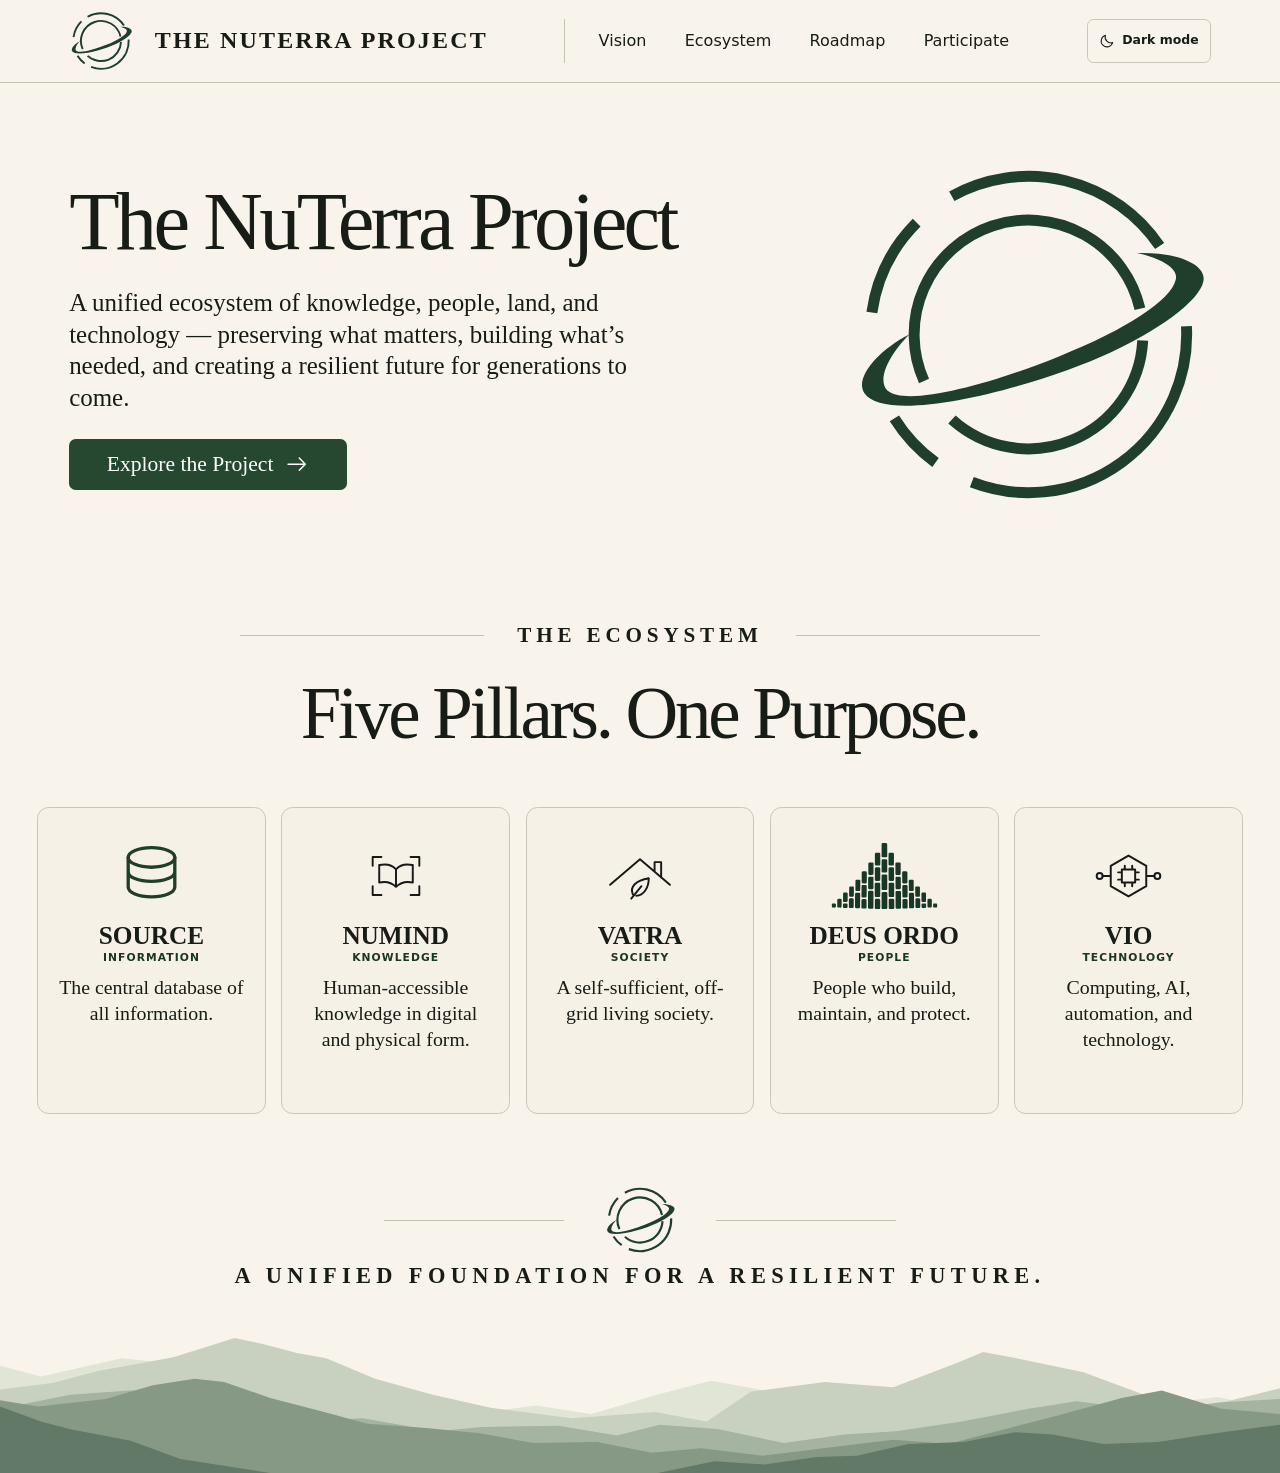
==== docs/index.html @ f27f2001 "Add NuTerra themes and connect the new pillar sites" ====
<!doctype html>
<html lang="en">
<head>
  <meta charset="utf-8">
  <meta name="viewport" content="width=device-width, initial-scale=1">
  <title>The NuTerra Project</title>
  <meta name="description" content="Explore five interconnected pillars for preserving human knowledge, advancing technology, and building resilient communities.">
  <meta name="theme-color" content="#f8f4eb">
  <link rel="canonical" href="https://deusordo.github.io/NuTerra/">
  <link rel="icon" href="./assets/favicon.svg" type="image/svg+xml">
  <link rel="icon" href="./assets/favicon-32.png" type="image/png" sizes="32x32">
  <meta property="og:type" content="website">
  <meta property="og:site_name" content="The NuTerra Project">
  <meta property="og:title" content="The NuTerra Project">
  <meta property="og:description" content="Explore five interconnected pillars for preserving human knowledge, advancing technology, and building resilient communities.">
  <meta property="og:url" content="https://deusordo.github.io/NuTerra/">
  <meta property="og:image" content="https://deusordo.github.io/NuTerra/assets/social.png">
  <meta property="og:image:width" content="1200">
  <meta property="og:image:height" content="630">
  <meta property="og:image:alt" content="The NuTerra Project with the forest green orbital planet mark">
  <meta name="twitter:card" content="summary_large_image">
  <meta name="twitter:title" content="The NuTerra Project">
  <meta name="twitter:description" content="Explore five interconnected pillars for preserving human knowledge, advancing technology, and building resilient communities.">
  <meta name="twitter:image" content="https://deusordo.github.io/NuTerra/assets/social.png">
  <script src="./theme.js"></script>
  <link rel="stylesheet" href="./styles.css?v=20261123theme">
</head>
<body>
  <a class="skip" href="#content">Skip to content</a>
  <header class="site-header">
    <div class="wrap header-inner">
      <a class="brand" href="./">
        <img src="./assets/nuterra-forest.svg" width="300" height="300" alt="">
        <span>The NuTerra Project</span>
      </a>
      <nav class="site-nav" aria-label="Main navigation">
        <a href="./project.html#vision">Vision</a>
        <a href="./#ecosystem">Ecosystem</a>
        <a href="./project.html#roadmap">Roadmap</a>
        <a href="./project.html#participate">Participate</a>
      </nav>
      <button class="theme-toggle" data-theme-toggle type="button" hidden>
          <svg class="theme-sun" viewBox="0 0 24 24" aria-hidden="true"><circle cx="12" cy="12" r="4"/><path d="M12 2v2m0 16v2M2 12h2m16 0h2M4.93 4.93l1.41 1.41m11.32 11.32 1.41 1.41m0-14.14-1.41 1.41M6.34 17.66l-1.41 1.41"/></svg>
          <svg class="theme-moon" viewBox="0 0 24 24" aria-hidden="true"><path d="M20.5 14.4A8.7 8.7 0 0 1 9.6 3.5 8.8 8.8 0 1 0 20.5 14.4Z"/></svg>
          <span data-theme-label>Theme</span>
        </button>
    </div>
  </header>
  <main id="content" tabindex="-1">
    <section class="wrap hero" aria-labelledby="hero-title">
      <div>
        <h1 id="hero-title">The NuTerra Project</h1>
        <p>A unified ecosystem of knowledge, people, land, and technology — preserving what matters, building what’s needed, and creating a resilient future for generations to come.</p>
        <a class="button" href="#ecosystem">Explore the Project <svg viewBox="0 0 24 24" aria-hidden="true"><path d="M3 12h17m-6-6 6 6-6 6"/></svg></a>
      </div>
      <img class="hero-mark" src="./assets/nuterra-forest.svg" alt="" width="300" height="300">
    </section>
    <section class="ecosystem" id="ecosystem" aria-labelledby="ecosystem-title">
      <p class="eyeline">The Ecosystem</p>
      <h2 id="ecosystem-title">Five Pillars. One Purpose.</h2>
      <ul class="pillars">
        <li>
          <a class="pillar" href="./ecosystem.html#source">
            <img src="./assets/source.svg" width="64" height="64" alt="">
            <h3>SOURCE</h3>
            <span class="pillar-type">Information</span>
            <p>The central database of all information.</p>
          </a>
        </li>
        <li>
          <a class="pillar" href="./ecosystem.html#numind">
            <img src="./assets/numind.svg" width="64" height="64" alt="">
            <h3>NuMind</h3>
            <span class="pillar-type">Knowledge</span>
            <p>Human-accessible knowledge in digital and physical form.</p>
          </a>
        </li>
        <li>
          <a class="pillar" href="./ecosystem.html#vatra">
            <img src="./assets/vatra.svg" width="64" height="64" alt="">
            <h3>VATRA</h3>
            <span class="pillar-type">Society</span>
            <p>A self-sufficient, off-grid living society.</p>
          </a>
        </li>
        <li>
          <a class="pillar" href="./ecosystem.html#deus-ordo">
            <span class="ordo" aria-hidden="true"></span>
            <h3>Deus Ordo</h3>
            <span class="pillar-type">People</span>
            <p>People who build, maintain, and protect.</p>
          </a>
        </li>
        <li>
          <a class="pillar" href="./ecosystem.html#vio">
            <img src="./assets/vio.svg" width="64" height="64" alt="">
            <h3>VIO</h3>
            <span class="pillar-type">Technology</span>
            <p>Computing, AI, automation, and technology.</p>
          </a>
        </li>
      </ul>
    </section>
  </main>
  <footer class="site-footer">
    <div class="footer-symbol"><img src="./assets/nuterra-forest.svg" width="300" height="300" alt=""></div>
    <p class="footer-motto">A unified foundation for a resilient future.</p>
    <img class="ridges" src="./assets/ridges.svg" width="1440" height="154" alt="">
  </footer>
</body>
</html>
---- docs/styles.css ----
:root {
  color-scheme: light;
  --paper: #f8f4eb;
  --ink: #181c17;
  --muted: #454a41;
  --forest: #264730;
  --forest-deep: #193725;
  --line: #c1c4b5;
  --border: #ccc6b8;
  --card: #f6f1e7;
  --wash: #edf0e4;
  --serif: Georgia, 'Times New Roman', serif;
  --sans: system-ui, -apple-system, BlinkMacSystemFont, sans-serif;
  --content: 76rem;
  --gap: clamp(1.05rem, 5.4vw, 5rem);
  background: var(--paper);
  color: var(--ink);
  font: 1rem/1.6 var(--sans);
}
*, *::before, *::after { box-sizing: border-box; }
body { margin: 0; min-width: 0; }
img { display: block; max-width: 100%; height: auto; }
a { color: var(--forest-deep); text-underline-offset: .23em; }
a:focus-visible { outline: 3px solid var(--forest-deep); outline-offset: 4px; }
p { margin: 0; }
h1, h2, h3 { font-family: var(--serif); font-weight: 500; line-height: 1.12; margin: 0; }
h1, h2 { letter-spacing: -.045em; }
[id] { scroll-margin-block-start: 1.25rem; }
.wrap { width: min(calc(100% - var(--gap) * 2), var(--content)); margin-inline: auto; }
.skip { position: absolute; z-index: 2; inset: .7rem auto auto .7rem; padding: .65rem 1rem; background: var(--paper); transform: translateY(-170%); }
.skip:focus { transform: translateY(0); }

.site-header { border-bottom: 1px solid var(--line); }
.header-inner { display: flex; align-items: center; justify-content: space-between; gap: 1.4rem; min-height: 5.1rem; }
.brand { display: inline-flex; align-items: center; gap: clamp(.55rem, 2.1vw, 1.35rem); line-height: 1.25; color: var(--ink); text-decoration: none; }
.brand img { width: clamp(2.65rem, 6.2vw, 4rem); flex: none; }
.brand span { font: 600 clamp(.85rem, 2.16vw, 1.5rem)/1.24 var(--serif); letter-spacing: .09em; text-transform: uppercase; }
.site-nav { display: flex; align-items: center; gap: clamp(.45rem, 2.7vw, 2.25rem); border-inline-start: 1px solid var(--line); padding-inline-start: clamp(.7rem, 2.5vw, 2.8rem); }
.site-nav a { white-space: nowrap; display: inline-flex; align-items: center; min-height: 2.75rem; padding-inline: .12rem; color: var(--ink); font-size: clamp(.86rem, 1.6vw, 1rem); font-weight: 500; text-decoration: none; }
.site-nav a:hover, .site-nav a[aria-current] { text-decoration: underline; }

.hero { display: grid; grid-template-columns: minmax(0, 1fr) minmax(0, 32%); align-items: center; gap: clamp(1.1rem, 3.5vw, 3.75rem); padding-block-start: clamp(3.2rem, 5.4vw, 5.5rem); }
.hero h1 { font-size: clamp(2.55rem, 6.45vw, 5.45rem); line-height: 1.02; margin: 0 0 .28em; }
.hero p { max-width: 36rem; font: clamp(1.13rem, 2.35vw, 1.56rem)/1.28 var(--serif); }
.hero-mark { width: min(100%, 25.5rem); margin-inline: auto; }
.button { display: inline-flex; align-items: center; justify-content: center; gap: .75rem; min-height: 3.15rem; margin-top: 1.55rem; padding: .65rem clamp(.95rem, 3.55vw, 2.35rem); border-radius: .42rem; background: var(--forest); color: white; font: clamp(1rem, 2.2vw, 1.35rem)/1.25 var(--serif); text-decoration: none; }
.button:hover { background: var(--forest-deep); }
.button svg, .text-link svg { width: 1.13em; height: 1.13em; flex: none; fill: none; stroke: currentColor; stroke-width: 1.45; stroke-linecap: round; stroke-linejoin: round; }

.ecosystem { width: min(calc(100% - clamp(2rem, 5.8vw, 6rem)), 80rem); margin: clamp(4.1rem, 8.3vw, 8rem) auto 0; }
.eyeline { display: flex; align-items: center; gap: clamp(.9rem, 3vw, 2.1rem); width: min(100%, 50rem); margin-inline: auto; color: var(--ink); font: 600 clamp(.82rem, 2vw, 1.32rem)/1.15 var(--serif); letter-spacing: .23em; text-transform: uppercase; text-align: center; }
.eyeline::before, .eyeline::after { content: ""; height: 1px; background: var(--line); flex: 1; }
.ecosystem h2 { margin: .35em 0 clamp(1.45rem, 4.55vw, 3.25rem); font-size: clamp(2.15rem, 5.7vw, 4.7rem); text-align: center; }
.pillars { list-style: none; display: grid; grid-template-columns: repeat(5, minmax(0, 1fr)); grid-auto-rows: 1fr; gap: clamp(.65rem, 1.22vw, 1rem); margin: 0; padding: 0; }
.pillars li { display: flex; min-width: 0; }
.pillar { width: 100%; min-height: clamp(13.75rem, 29.2vw, 19.2rem); padding: clamp(1.05rem, 2.6vw, 2.1rem) clamp(.55rem, 1.26vw, 1.2rem); display: flex; flex-direction: column; align-items: center; gap: .57rem; text-align: center; color: var(--ink); text-decoration: none; border: 1px solid var(--border); border-radius: .72rem; background: var(--card); }
.pillar:hover { border-color: var(--forest); background: var(--wash); }
.pillar :is(img, .ordo) { width: clamp(2.7rem, 6.9vw, 4.4rem); height: clamp(2.7rem, 6.9vw, 4.4rem); object-fit: contain; }
.pillar .ordo { width: clamp(4.35rem, 11.25vw, 7.6rem); background: var(--forest-deep); mask: url("./assets/deus-ordo-mark.svg") center / contain no-repeat; }
.pillar h3 { font-size: clamp(1rem, 2.17vw, 1.58rem); font-weight: 600; text-transform: uppercase; }
.pillar-type { margin-top: -.42rem; color: var(--forest-deep); font-size: .67rem; line-height: 1.25; font-weight: 650; letter-spacing: .1em; text-transform: uppercase; }
.pillar p { font: clamp(.92rem, 1.84vw, 1.24rem)/1.32 var(--serif); }

.site-footer { margin-top: clamp(2.75rem, 5.5vw, 5rem); text-align: center; }
.footer-symbol { display: flex; align-items: center; justify-content: center; gap: clamp(1rem, 4.3vw, 2.5rem); width: min(calc(100% - 2rem), 32rem); margin-inline: auto; }
.footer-symbol::before, .footer-symbol::after { content: ""; height: 1px; background: var(--line); flex: 1; }
.footer-symbol img { width: clamp(3.2rem, 6.6vw, 4.5rem); }
.footer-motto { margin: .25rem auto .4rem; padding-inline: 1rem; font: 600 clamp(.8rem, 2vw, 1.4rem)/1.45 var(--serif); letter-spacing: clamp(.12em, .42vw, .3em); text-transform: uppercase; }
.ridges { width: 100%; height: clamp(4.25rem, 14.5vw, 10.3rem); margin-top: clamp(.5rem, 1.2vw, 1.5rem); }

.detail { width: min(calc(100% - var(--gap) * 2), 57rem); margin: clamp(2.75rem, 6.7vw, 5rem) auto 0; }
.detail h1 { font-size: clamp(2.6rem, 6.2vw, 5.15rem); margin-bottom: .35em; }
.detail h2 { font-size: clamp(1.8rem, 3.8vw, 3rem); margin-bottom: .5rem; }
.detail p, .detail li { color: var(--muted); }
.detail p + p { margin-block-start: .7rem; }
.detail .lead { max-width: 46rem; font: clamp(1.2rem, 2.4vw, 1.55rem)/1.38 var(--serif); }
.detail section { border-top: 1px solid var(--line); margin-top: clamp(1.9rem, 4vw, 3rem); padding-top: clamp(1.6rem, 3vw, 2.45rem); }
.detail ul, .detail ol { padding-inline-start: 1.35em; margin-block: .65rem 0; }
.detail li + li { margin-block-start: .3rem; }
.detail .jump-links { padding: 0; list-style: none; display: flex; gap: .32rem 1rem; flex-wrap: wrap; margin: 1.25rem 0 0; }
.jump-links li + li { margin: 0; }
.jump-links a, .text-link { display: inline-flex; align-items: center; min-height: 2.75rem; gap: .45em; font-weight: 600; }
.text-link { margin-top: .4rem; }
.vision-message { font: clamp(1.65rem, 3.25vw, 2.65rem)/1.23 var(--serif); }
.detail .vision-message { color: var(--ink); }
.pillar-heading { display: flex; align-items: center; gap: 1rem; }
.pillar-heading img { width: 2.8rem; height: 2.8rem; object-fit: contain; }
.pillar-heading h2 { margin: 0; }
.pillar-heading + p { margin-top: .6rem; }
.status { display: inline-block; margin-block: .55rem .2rem; color: var(--forest-deep); font-size: .82rem; font-weight: 700; }
.phase + .phase { margin-top: 1.35rem; }

@media (max-width: 830px) {
  .header-inner { gap: .65rem; }
  .site-nav { gap: 1.2rem; padding-inline-start: .65rem; }
  .pillars { grid-template-columns: repeat(3, minmax(0, 1fr)); }
}
@media (max-width: 650px) {
  .header-inner { flex-wrap: wrap; justify-content: flex-start; padding-top: .65rem; }
  .brand span { font-size: 1rem; }
  .site-nav { border: 0; padding: 0; width: 100%; justify-content: space-between; gap: .35rem; }
  .hero { grid-template-columns: minmax(0, 1fr); gap: 1.9rem; padding-top: 2.35rem; }
  .hero-mark { width: min(57%, 14.2rem); margin-inline: auto; }
  .ecosystem { margin-top: 2.75rem; }
  .pillars { grid-template-columns: repeat(2, minmax(0, 1fr)); }
  .pillar { min-height: 11.5rem; }
}
@media (prefers-reduced-motion: no-preference) {
  .button, .pillar { transition: background-color .14s ease, border-color .14s ease; }
}

/* The light palette keeps NuTerra's ivory paper and forest accents. */
:root { --button-label: #fff; --theme-outline: var(--border); --theme-hover: var(--wash); }
:root[data-theme="dark"] {
  color-scheme: dark;
  --paper: #151713;
  --ink: #f2f2e9;
  --muted: #c0c4b6;
  --forest: #b2c9ae;
  --forest-deep: #d2e3cc;
  --line: #60665b;
  --border: #646b5e;
  --card: #1c1f1a;
  --wash: #282f26;
  --button-label: #131813;
}
:root[data-theme="dark"] :is(.brand img, .hero-mark, .footer-symbol img, .pillar img, .pillar-heading img) { filter: brightness(0) invert(1); }
:root[data-theme="dark"] .ridges { opacity: .4; }
.button { color: var(--button-label); }
@media (max-width: 650px) {
  .header-inner {
    display: grid;
    grid-template-columns: minmax(0, 1fr) auto;
    grid-template-areas: "brand theme" "nav nav";
    gap: .25rem .65rem;
  }
  .brand { grid-area: brand; min-width: 0; }
  .brand span { font-size: clamp(.74rem, 2.65vw, 1rem); }
  .site-nav { grid-area: nav; }
  .header-inner > .theme-toggle { grid-area: theme; }
}

.theme-toggle {
  display: inline-flex;
  align-items: center;
  justify-content: center;
  gap: .45rem;
  flex: none;
  min-height: 2.75rem;
  padding: .35rem .7rem;
  border: 1px solid var(--theme-outline);
  border-radius: .4rem;
  color: inherit;
  background: transparent;
  font: 600 .78rem/1.2 system-ui, sans-serif;
  white-space: nowrap;
  cursor: pointer;
}
.theme-toggle[hidden], .theme-sun, :root[data-theme="dark"] .theme-moon { display: none; }
:root[data-theme="dark"] .theme-sun { display: block; }
.theme-toggle svg { width: 1rem; height: 1rem; fill: none; stroke: currentColor; stroke-width: 1.55; stroke-linecap: round; stroke-linejoin: round; }
.theme-toggle:hover { background: var(--theme-hover); }
.theme-toggle:focus-visible { outline: 2px solid currentColor; outline-offset: 3px; }
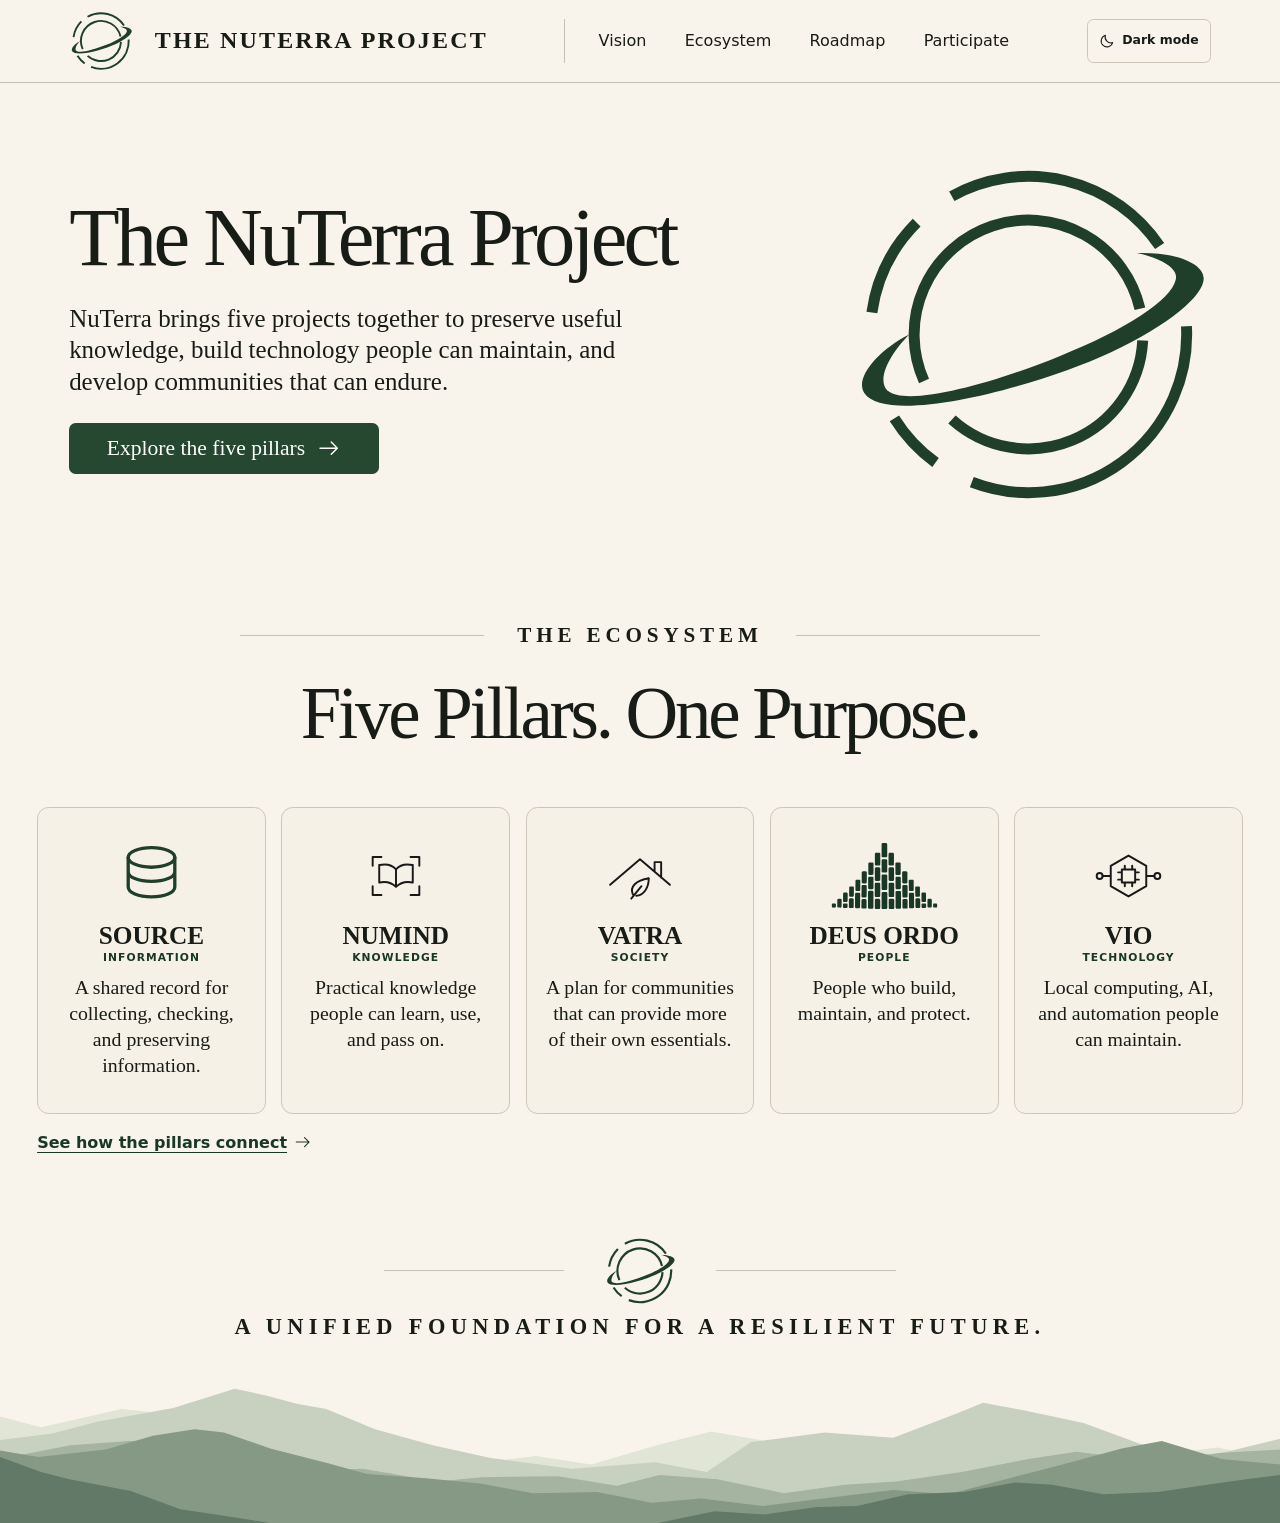
==== commit e243f78a: "Clarify the NuTerra story and link directly to the pillars" ====
--- a/docs/index.html
+++ b/docs/index.html
@@ -4,7 +4,7 @@
   <meta charset="utf-8">
   <meta name="viewport" content="width=device-width, initial-scale=1">
   <title>The NuTerra Project</title>
-  <meta name="description" content="Explore five interconnected pillars for preserving human knowledge, advancing technology, and building resilient communities.">
+  <meta name="description" content="Meet the five projects working to preserve useful knowledge, develop practical technology, and build resilient communities.">
   <meta name="theme-color" content="#f8f4eb">
   <link rel="canonical" href="https://deusordo.github.io/NuTerra/">
   <link rel="icon" href="./assets/favicon.svg" type="image/svg+xml">
@@ -12,7 +12,7 @@
   <meta property="og:type" content="website">
   <meta property="og:site_name" content="The NuTerra Project">
   <meta property="og:title" content="The NuTerra Project">
-  <meta property="og:description" content="Explore five interconnected pillars for preserving human knowledge, advancing technology, and building resilient communities.">
+  <meta property="og:description" content="Meet the five projects working to preserve useful knowledge, develop practical technology, and build resilient communities.">
   <meta property="og:url" content="https://deusordo.github.io/NuTerra/">
   <meta property="og:image" content="https://deusordo.github.io/NuTerra/assets/social.png">
   <meta property="og:image:width" content="1200">
@@ -20,10 +20,10 @@
   <meta property="og:image:alt" content="The NuTerra Project with the forest green orbital planet mark">
   <meta name="twitter:card" content="summary_large_image">
   <meta name="twitter:title" content="The NuTerra Project">
-  <meta name="twitter:description" content="Explore five interconnected pillars for preserving human knowledge, advancing technology, and building resilient communities.">
+  <meta name="twitter:description" content="Meet the five projects working to preserve useful knowledge, develop practical technology, and build resilient communities.">
   <meta name="twitter:image" content="https://deusordo.github.io/NuTerra/assets/social.png">
   <script src="./theme.js"></script>
-  <link rel="stylesheet" href="./styles.css?v=20261123theme">
+  <link rel="stylesheet" href="./styles.css?v=20261123editorial">
 </head>
 <body>
   <a class="skip" href="#content">Skip to content</a>
@@ -50,8 +50,8 @@
     <section class="wrap hero" aria-labelledby="hero-title">
       <div>
         <h1 id="hero-title">The NuTerra Project</h1>
-        <p>A unified ecosystem of knowledge, people, land, and technology — preserving what matters, building what’s needed, and creating a resilient future for generations to come.</p>
-        <a class="button" href="#ecosystem">Explore the Project <svg viewBox="0 0 24 24" aria-hidden="true"><path d="M3 12h17m-6-6 6 6-6 6"/></svg></a>
+        <p>NuTerra brings five projects together to preserve useful knowledge, build technology people can maintain, and develop communities that can endure.</p>
+        <a class="button" href="#ecosystem">Explore the five pillars <svg viewBox="0 0 24 24" aria-hidden="true"><path d="M3 12h17m-6-6 6 6-6 6"/></svg></a>
       </div>
       <img class="hero-mark" src="./assets/nuterra-forest.svg" alt="" width="300" height="300">
     </section>
@@ -64,42 +64,43 @@
             <img src="./assets/source.svg" width="64" height="64" alt="">
             <h3>SOURCE</h3>
             <span class="pillar-type">Information</span>
-            <p>The central database of all information.</p>
+            <p>A shared record for collecting, checking, and preserving information.</p>
           </a>
         </li>
         <li>
-          <a class="pillar" href="./ecosystem.html#numind">
+          <a class="pillar" href="../Numind/">
             <img src="./assets/numind.svg" width="64" height="64" alt="">
             <h3>NuMind</h3>
             <span class="pillar-type">Knowledge</span>
-            <p>Human-accessible knowledge in digital and physical form.</p>
+            <p>Practical knowledge people can learn, use, and pass on.</p>
           </a>
         </li>
         <li>
-          <a class="pillar" href="./ecosystem.html#vatra">
+          <a class="pillar" href="../Vatra/">
             <img src="./assets/vatra.svg" width="64" height="64" alt="">
             <h3>VATRA</h3>
             <span class="pillar-type">Society</span>
-            <p>A self-sufficient, off-grid living society.</p>
+            <p>A plan for communities that can provide more of their own essentials.</p>
           </a>
         </li>
         <li>
-          <a class="pillar" href="./ecosystem.html#deus-ordo">
+          <a class="pillar" href="../men/">
             <span class="ordo" aria-hidden="true"></span>
-            <h3>Deus Ordo</h3>
+            <h3>DEUS ORDO</h3>
             <span class="pillar-type">People</span>
             <p>People who build, maintain, and protect.</p>
           </a>
         </li>
         <li>
-          <a class="pillar" href="./ecosystem.html#vio">
+          <a class="pillar" href="../VIO/">
             <img src="./assets/vio.svg" width="64" height="64" alt="">
             <h3>VIO</h3>
             <span class="pillar-type">Technology</span>
-            <p>Computing, AI, automation, and technology.</p>
+            <p>Local computing, AI, and automation people can maintain.</p>
           </a>
         </li>
       </ul>
+      <a class="text-link ecosystem-overview" href="./ecosystem.html">See how the pillars connect <svg viewBox="0 0 24 24" aria-hidden="true"><path d="M3 12h17m-6-6 6 6-6 6"/></svg></a>
     </section>
   </main>
   <footer class="site-footer">
--- a/docs/styles.css
+++ b/docs/styles.css
@@ -60,6 +60,7 @@
 .pillar h3 { font-size: clamp(1rem, 2.17vw, 1.58rem); font-weight: 600; text-transform: uppercase; }
 .pillar-type { margin-top: -.42rem; color: var(--forest-deep); font-size: .67rem; line-height: 1.25; font-weight: 650; letter-spacing: .1em; text-transform: uppercase; }
 .pillar p { font: clamp(.92rem, 1.84vw, 1.24rem)/1.32 var(--serif); }
+.ecosystem-overview { display: flex; width: fit-content; margin: .8rem auto 0; text-align: center; }
 
 .site-footer { margin-top: clamp(2.75rem, 5.5vw, 5rem); text-align: center; }
 .footer-symbol { display: flex; align-items: center; justify-content: center; gap: clamp(1rem, 4.3vw, 2.5rem); width: min(calc(100% - 2rem), 32rem); margin-inline: auto; }
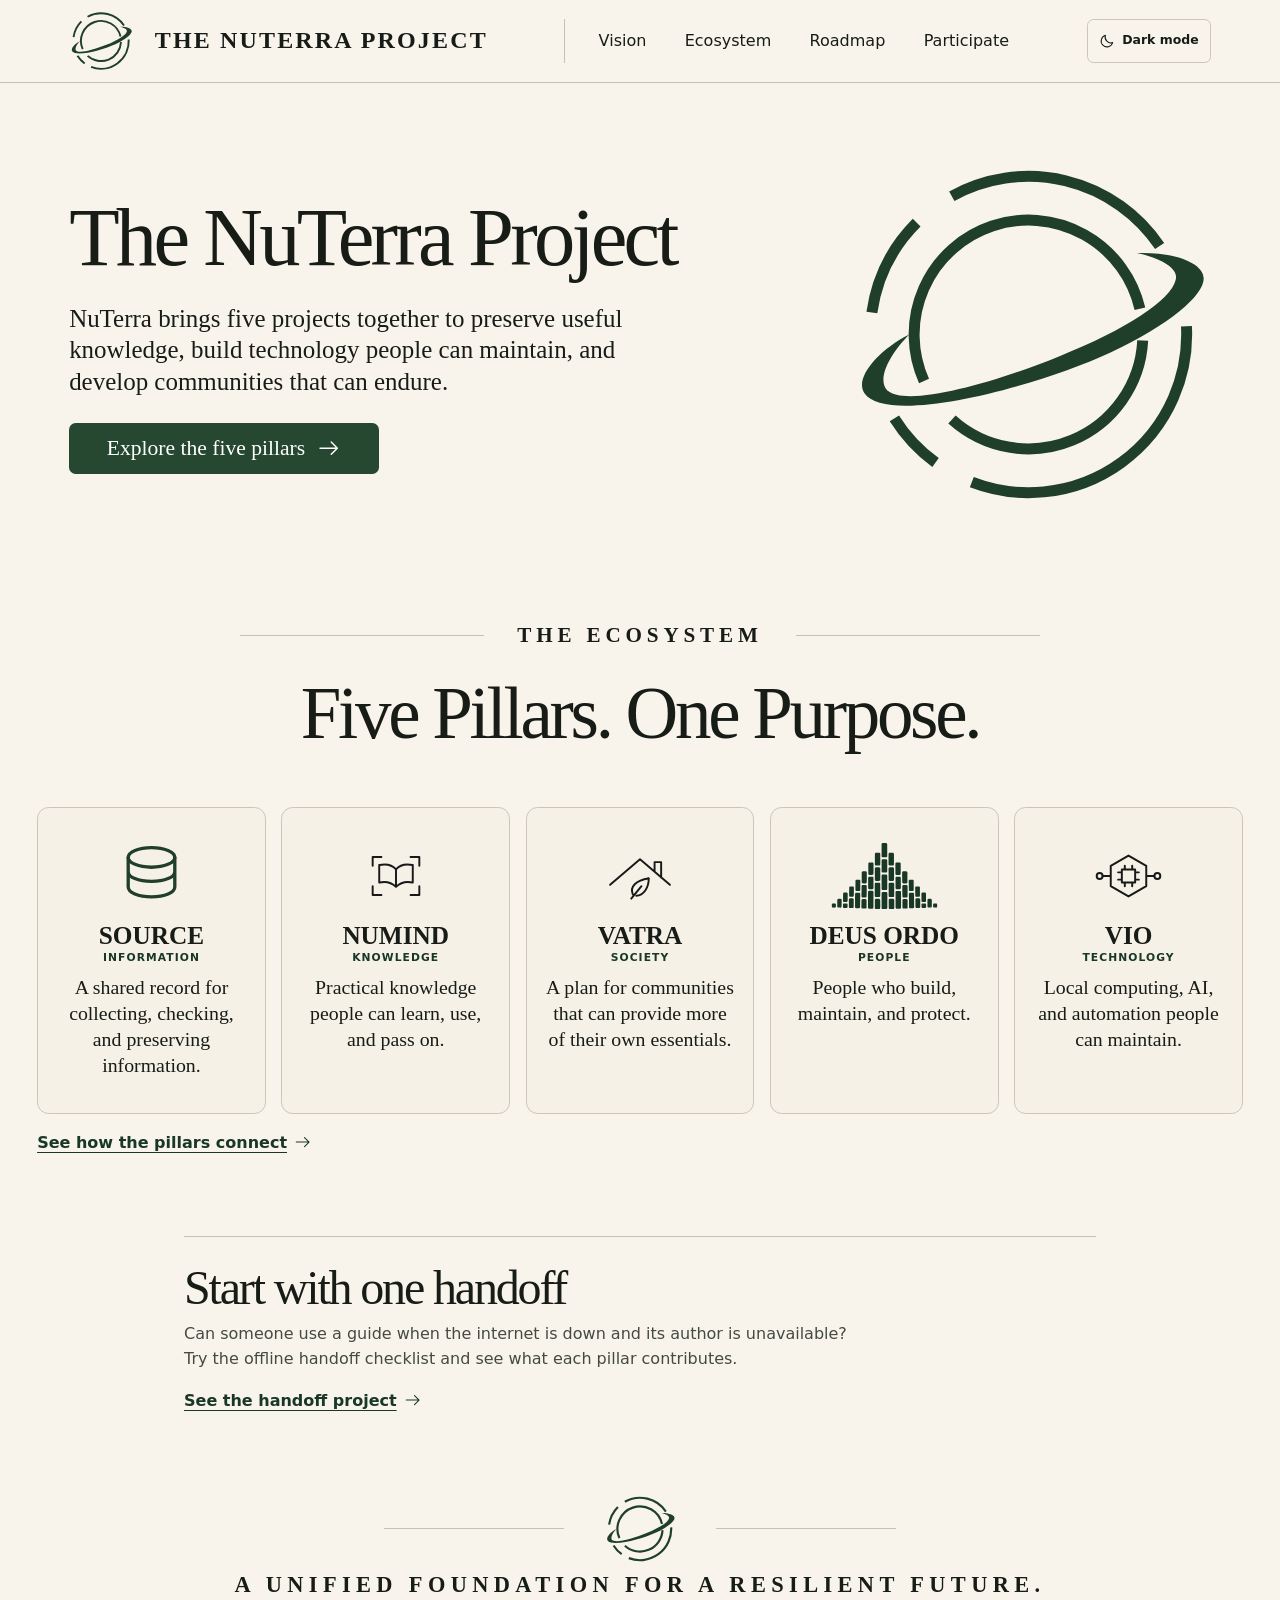
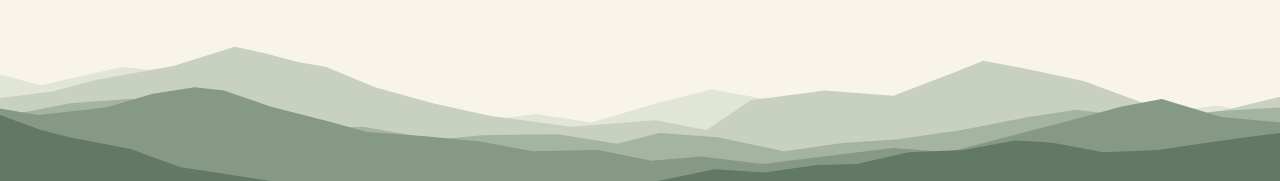
==== commit acf31da1: "Publish the offline handoff project and SOURCE evidence examples" ====
--- a/docs/index.html
+++ b/docs/index.html
@@ -23,7 +23,7 @@
   <meta name="twitter:description" content="Meet the five projects working to preserve useful knowledge, develop practical technology, and build resilient communities.">
   <meta name="twitter:image" content="https://deusordo.github.io/NuTerra/assets/social.png">
   <script src="./theme.js"></script>
-  <link rel="stylesheet" href="./styles.css?v=20261123editorial">
+  <link rel="stylesheet" href="./styles.css?v=20261123projects">
 </head>
 <body>
   <a class="skip" href="#content">Skip to content</a>
@@ -60,7 +60,7 @@
       <h2 id="ecosystem-title">Five Pillars. One Purpose.</h2>
       <ul class="pillars">
         <li>
-          <a class="pillar" href="./ecosystem.html#source">
+          <a class="pillar" href="./source.html">
             <img src="./assets/source.svg" width="64" height="64" alt="">
             <h3>SOURCE</h3>
             <span class="pillar-type">Information</span>
@@ -102,6 +102,11 @@
       </ul>
       <a class="text-link ecosystem-overview" href="./ecosystem.html">See how the pillars connect <svg viewBox="0 0 24 24" aria-hidden="true"><path d="M3 12h17m-6-6 6 6-6 6"/></svg></a>
     </section>
+    <section class="wrap home-project" aria-labelledby="home-project-title">
+      <h2 id="home-project-title">Start with one handoff</h2>
+      <p>Can someone use a guide when the internet is down and its author is unavailable? Try the offline handoff checklist and see what each pillar contributes.</p>
+      <a class="text-link" href="./project.html#project">See the handoff project <svg viewBox="0 0 24 24" aria-hidden="true"><path d="M3 12h17m-6-6 6 6-6 6"/></svg></a>
+    </section>
   </main>
   <footer class="site-footer">
     <div class="footer-symbol"><img src="./assets/nuterra-forest.svg" width="300" height="300" alt=""></div>
--- a/docs/styles.css
+++ b/docs/styles.css
@@ -90,6 +90,18 @@
 .pillar-heading + p { margin-top: .6rem; }
 .status { display: inline-block; margin-block: .55rem .2rem; color: var(--forest-deep); font-size: .82rem; font-weight: 700; }
 .phase + .phase { margin-top: 1.35rem; }
+.home-project { width: min(calc(100% - var(--gap) * 2), 57rem); margin-block-start: clamp(2.4rem, 6vw, 4.5rem); padding-block-start: 1.45rem; border-block-start: 1px solid var(--line); }
+.home-project h2 { font-size: clamp(1.85rem, 4vw, 3rem); margin-block-end: .4rem; }
+.home-project p { max-width: 42rem; color: var(--muted); }
+.question-list { margin: .6rem 0 0; }
+.question-list dt { font-weight: 700; margin-block-start: 1rem; }
+.question-list dd { margin: .2rem 0 .85rem; color: var(--muted); }
+.question-list dd + dt { border-block-start: 1px solid var(--line); padding-block-start: .75rem; }
+.detail .project-note { margin-block-start: 1rem; padding-inline-start: .8rem; border-inline-start: 2px solid var(--forest); }
+.detail .record-example { border: 1px solid var(--border); border-radius: .55rem; background: var(--card); padding: .8rem 1rem; margin-block: 1rem; }
+.record-example dl { margin: .65rem 0 0; }
+.record-example dt { margin-block-start: .48rem; font-weight: 650; }
+.record-example dd { margin-inline-start: 0; color: var(--muted); overflow-wrap: anywhere; }
 
 @media (max-width: 830px) {
   .header-inner { gap: .65rem; }
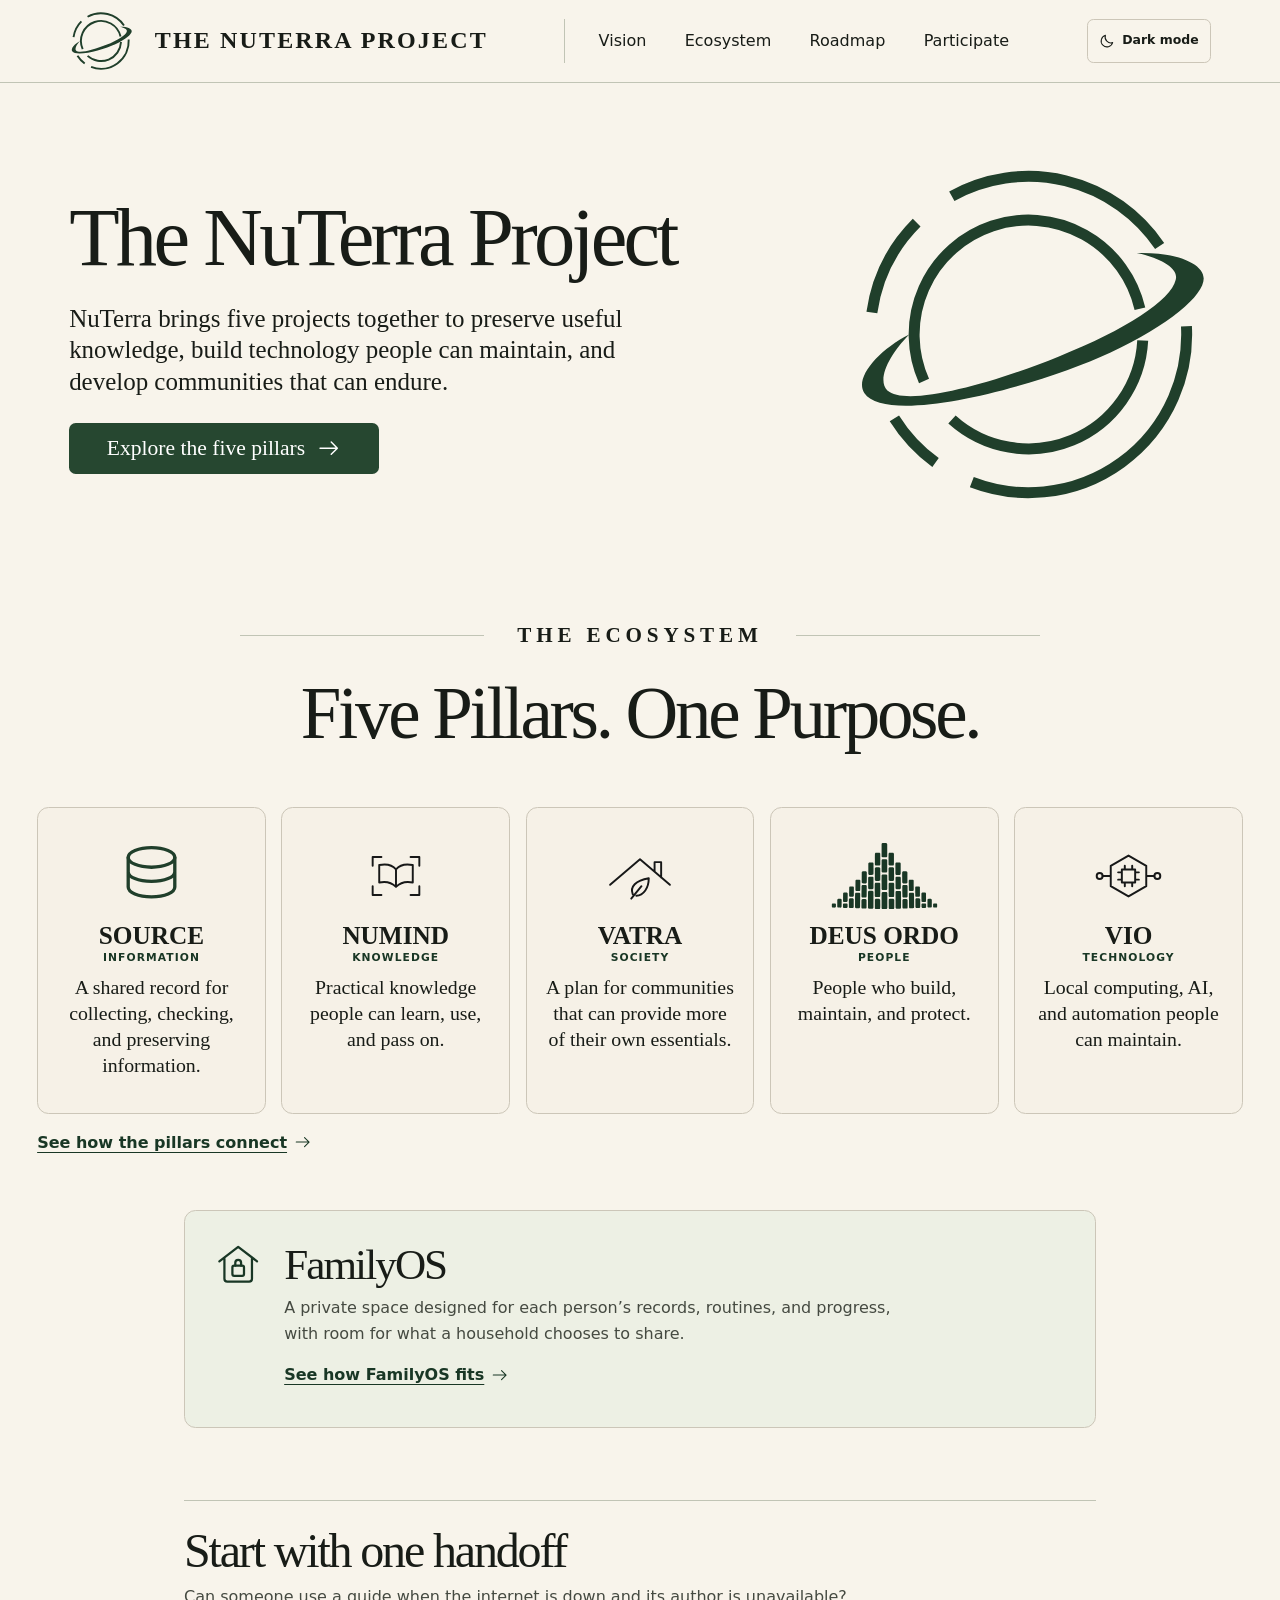
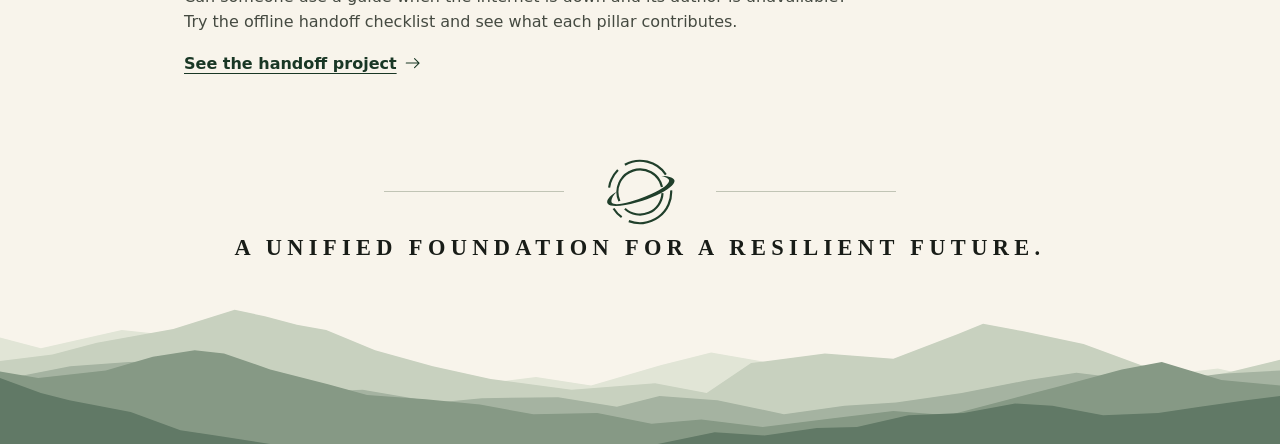
==== commit 6225de5d: "Explain FamilyOS and the NuTerra privacy boundary" ====
--- a/docs/index.html
+++ b/docs/index.html
@@ -23,7 +23,7 @@
   <meta name="twitter:description" content="Meet the five projects working to preserve useful knowledge, develop practical technology, and build resilient communities.">
   <meta name="twitter:image" content="https://deusordo.github.io/NuTerra/assets/social.png">
   <script src="./theme.js"></script>
-  <link rel="stylesheet" href="./styles.css?v=20261123projects">
+  <link rel="stylesheet" href="./styles.css?v=20261123familyos">
 </head>
 <body>
   <a class="skip" href="#content">Skip to content</a>
@@ -102,6 +102,14 @@
       </ul>
       <a class="text-link ecosystem-overview" href="./ecosystem.html">See how the pillars connect <svg viewBox="0 0 24 24" aria-hidden="true"><path d="M3 12h17m-6-6 6 6-6 6"/></svg></a>
     </section>
+    <section class="wrap familyos-intro" id="familyos" aria-labelledby="familyos-title">
+      <svg class="familyos-icon" viewBox="0 0 32 32" aria-hidden="true"><path d="m3 14 13-10 13 10M6.5 12v14a2 2 0 0 0 2 2h15a2 2 0 0 0 2-2V12"/><rect x="12" y="17" width="8" height="7" rx="1.2"/><path d="M14 17v-2a2 2 0 0 1 4 0v2"/></svg>
+      <div>
+        <h2 id="familyos-title">FamilyOS</h2>
+        <p>A private space designed for each person’s records, routines, and progress, with room for what a household chooses to share.</p>
+        <a class="text-link" href="./ecosystem.html#familyos">See how FamilyOS fits <svg viewBox="0 0 24 24" aria-hidden="true"><path d="M3 12h17m-6-6 6 6-6 6"/></svg></a>
+      </div>
+    </section>
     <section class="wrap home-project" aria-labelledby="home-project-title">
       <h2 id="home-project-title">Start with one handoff</h2>
       <p>Can someone use a guide when the internet is down and its author is unavailable? Try the offline handoff checklist and see what each pillar contributes.</p>
--- a/docs/styles.css
+++ b/docs/styles.css
@@ -93,6 +93,10 @@
 .home-project { width: min(calc(100% - var(--gap) * 2), 57rem); margin-block-start: clamp(2.4rem, 6vw, 4.5rem); padding-block-start: 1.45rem; border-block-start: 1px solid var(--line); }
 .home-project h2 { font-size: clamp(1.85rem, 4vw, 3rem); margin-block-end: .4rem; }
 .home-project p { max-width: 42rem; color: var(--muted); }
+.familyos-intro { width: min(calc(100% - var(--gap) * 2), 57rem); display: grid; grid-template-columns: auto minmax(0, 1fr); align-items: start; gap: clamp(.8rem, 2.6vw, 1.45rem); margin-block-start: clamp(1.65rem, 4vw, 2.85rem); padding: clamp(1rem, 3.5vw, 1.85rem); border: 1px solid var(--border); border-radius: .72rem; background: var(--wash); }
+.familyos-intro h2 { font-size: clamp(1.85rem, 4vw, 2.7rem); margin-block-end: .4rem; }
+.familyos-intro p { max-width: 40rem; color: var(--muted); }
+.familyos-icon { width: clamp(1.9rem, 5vw, 2.9rem); color: var(--forest-deep); fill: none; stroke: currentColor; stroke-width: 1.55; stroke-linecap: round; stroke-linejoin: round; }
 .question-list { margin: .6rem 0 0; }
 .question-list dt { font-weight: 700; margin-block-start: 1rem; }
 .question-list dd { margin: .2rem 0 .85rem; color: var(--muted); }
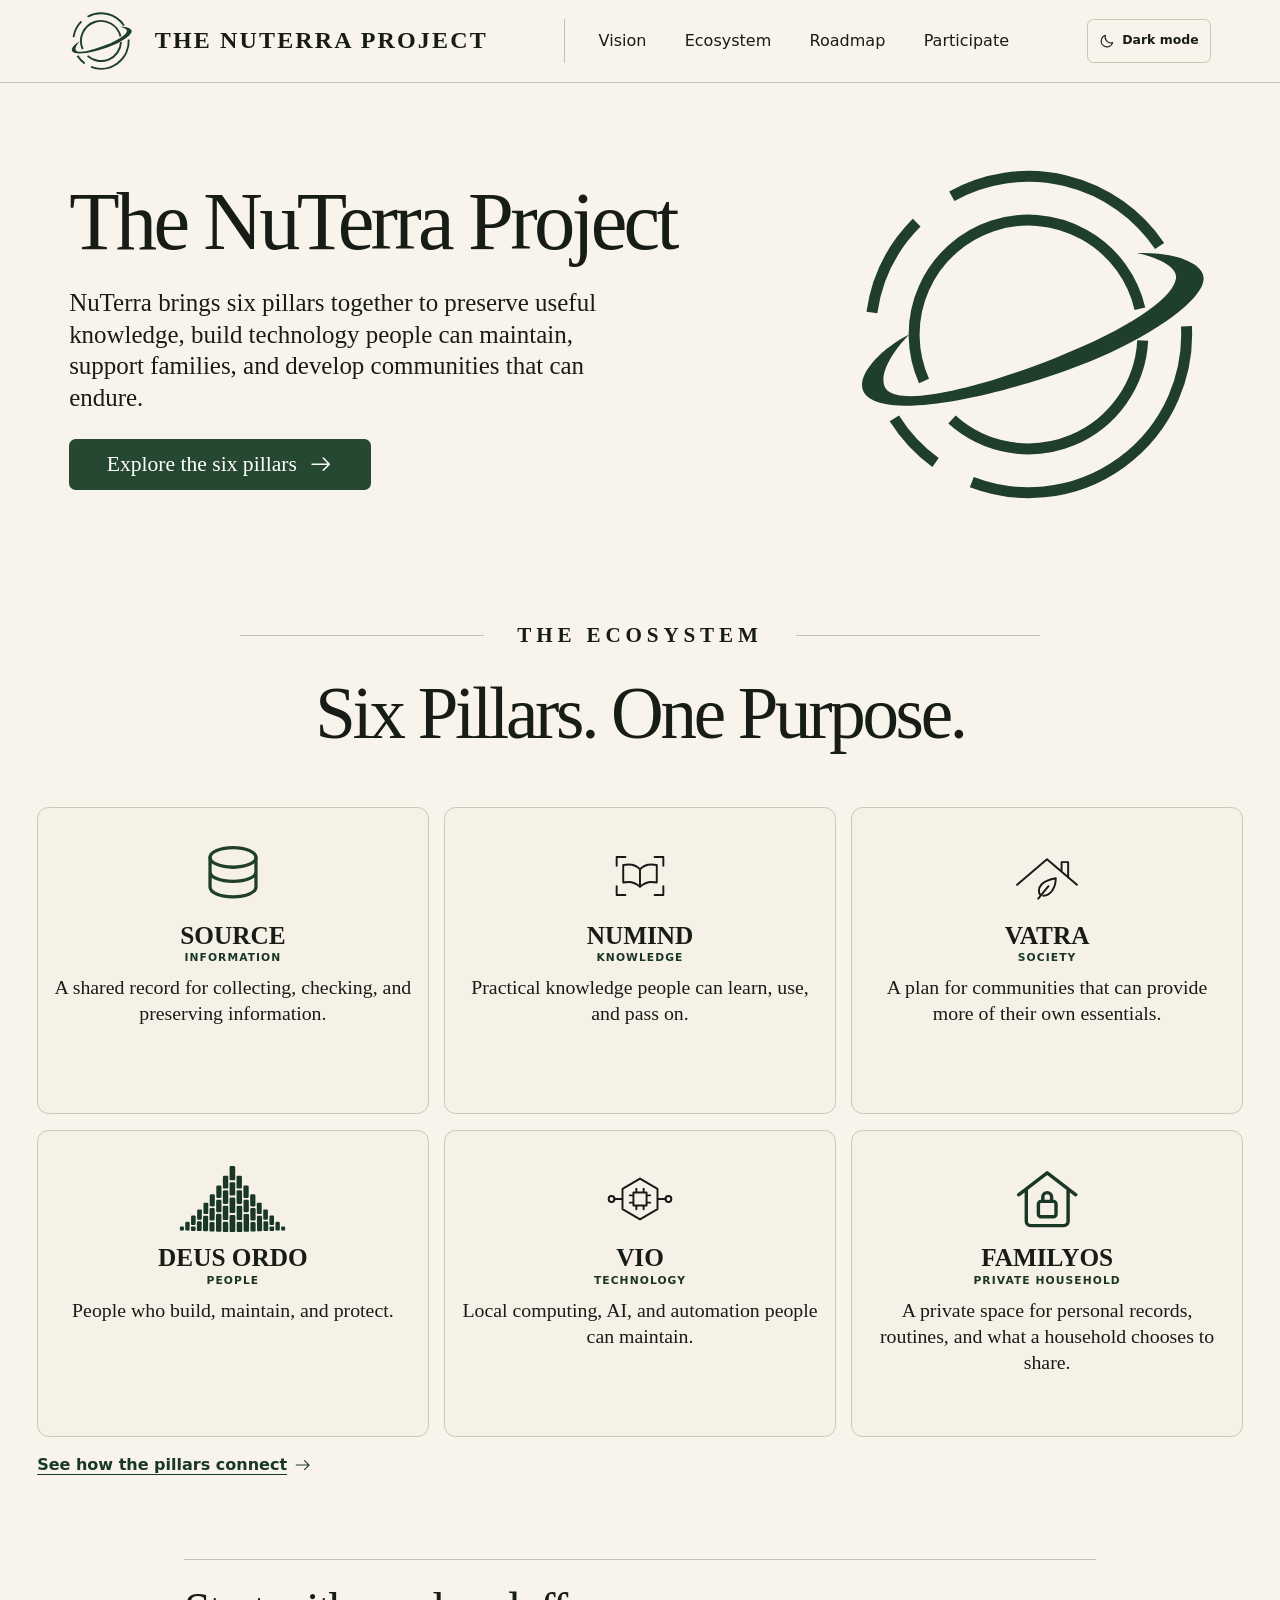
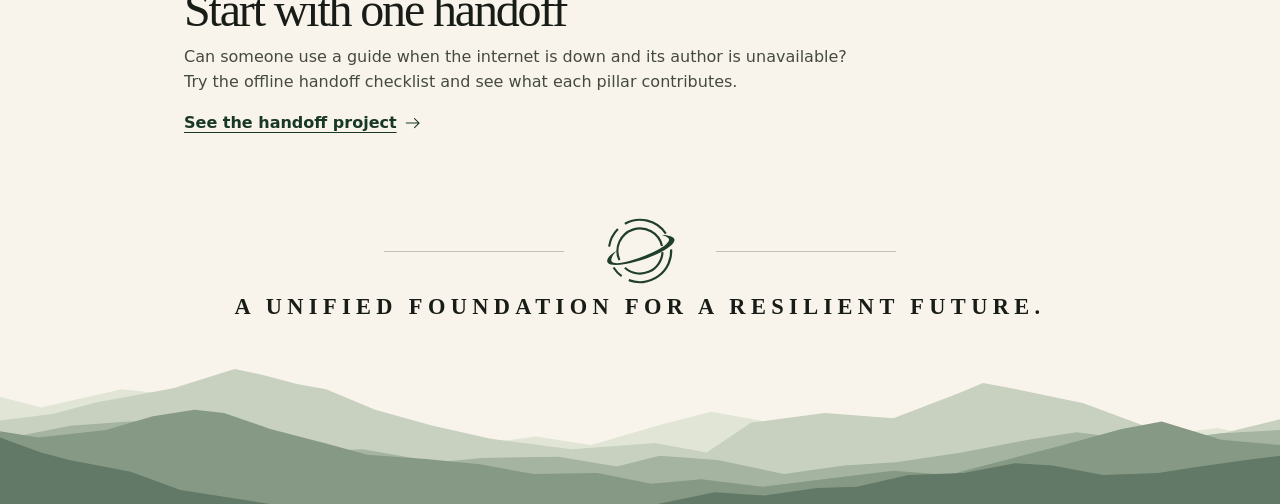
==== commit 06fa568c: "Move FamilyOS into the NuTerra pillar grid" ====
--- a/docs/index.html
+++ b/docs/index.html
@@ -4,7 +4,7 @@
   <meta charset="utf-8">
   <meta name="viewport" content="width=device-width, initial-scale=1">
   <title>The NuTerra Project</title>
-  <meta name="description" content="Meet the five projects working to preserve useful knowledge, develop practical technology, and build resilient communities.">
+  <meta name="description" content="Meet the six pillars working to preserve knowledge, develop practical technology, support families, and build resilient communities.">
   <meta name="theme-color" content="#f8f4eb">
   <link rel="canonical" href="https://deusordo.github.io/NuTerra/">
   <link rel="icon" href="./assets/favicon.svg" type="image/svg+xml">
@@ -12,7 +12,7 @@
   <meta property="og:type" content="website">
   <meta property="og:site_name" content="The NuTerra Project">
   <meta property="og:title" content="The NuTerra Project">
-  <meta property="og:description" content="Meet the five projects working to preserve useful knowledge, develop practical technology, and build resilient communities.">
+  <meta property="og:description" content="Meet the six pillars working to preserve knowledge, develop practical technology, support families, and build resilient communities.">
   <meta property="og:url" content="https://deusordo.github.io/NuTerra/">
   <meta property="og:image" content="https://deusordo.github.io/NuTerra/assets/social.png">
   <meta property="og:image:width" content="1200">
@@ -20,10 +20,10 @@
   <meta property="og:image:alt" content="The NuTerra Project with the forest green orbital planet mark">
   <meta name="twitter:card" content="summary_large_image">
   <meta name="twitter:title" content="The NuTerra Project">
-  <meta name="twitter:description" content="Meet the five projects working to preserve useful knowledge, develop practical technology, and build resilient communities.">
+  <meta name="twitter:description" content="Meet the six pillars working to preserve knowledge, develop practical technology, support families, and build resilient communities.">
   <meta name="twitter:image" content="https://deusordo.github.io/NuTerra/assets/social.png">
   <script src="./theme.js"></script>
-  <link rel="stylesheet" href="./styles.css?v=20261123familyos">
+  <link rel="stylesheet" href="./styles.css?v=20261123sixpillars">
 </head>
 <body>
   <a class="skip" href="#content">Skip to content</a>
@@ -50,14 +50,14 @@
     <section class="wrap hero" aria-labelledby="hero-title">
       <div>
         <h1 id="hero-title">The NuTerra Project</h1>
-        <p>NuTerra brings five projects together to preserve useful knowledge, build technology people can maintain, and develop communities that can endure.</p>
-        <a class="button" href="#ecosystem">Explore the five pillars <svg viewBox="0 0 24 24" aria-hidden="true"><path d="M3 12h17m-6-6 6 6-6 6"/></svg></a>
+        <p>NuTerra brings six pillars together to preserve useful knowledge, build technology people can maintain, support families, and develop communities that can endure.</p>
+        <a class="button" href="#ecosystem">Explore the six pillars <svg viewBox="0 0 24 24" aria-hidden="true"><path d="M3 12h17m-6-6 6 6-6 6"/></svg></a>
       </div>
       <img class="hero-mark" src="./assets/nuterra-forest.svg" alt="" width="300" height="300">
     </section>
     <section class="ecosystem" id="ecosystem" aria-labelledby="ecosystem-title">
       <p class="eyeline">The Ecosystem</p>
-      <h2 id="ecosystem-title">Five Pillars. One Purpose.</h2>
+      <h2 id="ecosystem-title">Six Pillars. One Purpose.</h2>
       <ul class="pillars">
         <li>
           <a class="pillar" href="./source.html">
@@ -99,16 +99,16 @@
             <p>Local computing, AI, and automation people can maintain.</p>
           </a>
         </li>
+        <li id="familyos">
+          <a class="pillar" href="./ecosystem.html#familyos">
+            <svg class="familyos-icon" viewBox="0 0 32 32" aria-hidden="true"><path d="m3 14 13-10 13 10M6.5 12v14a2 2 0 0 0 2 2h15a2 2 0 0 0 2-2V12"/><rect x="12" y="17" width="8" height="7" rx="1.2"/><path d="M14 17v-2a2 2 0 0 1 4 0v2"/></svg>
+            <h3>FamilyOS</h3>
+            <span class="pillar-type">Private household</span>
+            <p>A private space for personal records, routines, and what a household chooses to share.</p>
+          </a>
+        </li>
       </ul>
       <a class="text-link ecosystem-overview" href="./ecosystem.html">See how the pillars connect <svg viewBox="0 0 24 24" aria-hidden="true"><path d="M3 12h17m-6-6 6 6-6 6"/></svg></a>
-    </section>
-    <section class="wrap familyos-intro" id="familyos" aria-labelledby="familyos-title">
-      <svg class="familyos-icon" viewBox="0 0 32 32" aria-hidden="true"><path d="m3 14 13-10 13 10M6.5 12v14a2 2 0 0 0 2 2h15a2 2 0 0 0 2-2V12"/><rect x="12" y="17" width="8" height="7" rx="1.2"/><path d="M14 17v-2a2 2 0 0 1 4 0v2"/></svg>
-      <div>
-        <h2 id="familyos-title">FamilyOS</h2>
-        <p>A private space designed for each person’s records, routines, and progress, with room for what a household chooses to share.</p>
-        <a class="text-link" href="./ecosystem.html#familyos">See how FamilyOS fits <svg viewBox="0 0 24 24" aria-hidden="true"><path d="M3 12h17m-6-6 6 6-6 6"/></svg></a>
-      </div>
     </section>
     <section class="wrap home-project" aria-labelledby="home-project-title">
       <h2 id="home-project-title">Start with one handoff</h2>
--- a/docs/styles.css
+++ b/docs/styles.css
@@ -51,11 +51,11 @@
 .eyeline { display: flex; align-items: center; gap: clamp(.9rem, 3vw, 2.1rem); width: min(100%, 50rem); margin-inline: auto; color: var(--ink); font: 600 clamp(.82rem, 2vw, 1.32rem)/1.15 var(--serif); letter-spacing: .23em; text-transform: uppercase; text-align: center; }
 .eyeline::before, .eyeline::after { content: ""; height: 1px; background: var(--line); flex: 1; }
 .ecosystem h2 { margin: .35em 0 clamp(1.45rem, 4.55vw, 3.25rem); font-size: clamp(2.15rem, 5.7vw, 4.7rem); text-align: center; }
-.pillars { list-style: none; display: grid; grid-template-columns: repeat(5, minmax(0, 1fr)); grid-auto-rows: 1fr; gap: clamp(.65rem, 1.22vw, 1rem); margin: 0; padding: 0; }
+.pillars { list-style: none; display: grid; grid-template-columns: repeat(3, minmax(0, 1fr)); grid-auto-rows: 1fr; gap: clamp(.65rem, 1.22vw, 1rem); margin: 0; padding: 0; }
 .pillars li { display: flex; min-width: 0; }
 .pillar { width: 100%; min-height: clamp(13.75rem, 29.2vw, 19.2rem); padding: clamp(1.05rem, 2.6vw, 2.1rem) clamp(.55rem, 1.26vw, 1.2rem); display: flex; flex-direction: column; align-items: center; gap: .57rem; text-align: center; color: var(--ink); text-decoration: none; border: 1px solid var(--border); border-radius: .72rem; background: var(--card); }
 .pillar:hover { border-color: var(--forest); background: var(--wash); }
-.pillar :is(img, .ordo) { width: clamp(2.7rem, 6.9vw, 4.4rem); height: clamp(2.7rem, 6.9vw, 4.4rem); object-fit: contain; }
+.pillar :is(img, .ordo, .familyos-icon) { width: clamp(2.7rem, 6.9vw, 4.4rem); height: clamp(2.7rem, 6.9vw, 4.4rem); object-fit: contain; }
 .pillar .ordo { width: clamp(4.35rem, 11.25vw, 7.6rem); background: var(--forest-deep); mask: url("./assets/deus-ordo-mark.svg") center / contain no-repeat; }
 .pillar h3 { font-size: clamp(1rem, 2.17vw, 1.58rem); font-weight: 600; text-transform: uppercase; }
 .pillar-type { margin-top: -.42rem; color: var(--forest-deep); font-size: .67rem; line-height: 1.25; font-weight: 650; letter-spacing: .1em; text-transform: uppercase; }
@@ -93,10 +93,7 @@
 .home-project { width: min(calc(100% - var(--gap) * 2), 57rem); margin-block-start: clamp(2.4rem, 6vw, 4.5rem); padding-block-start: 1.45rem; border-block-start: 1px solid var(--line); }
 .home-project h2 { font-size: clamp(1.85rem, 4vw, 3rem); margin-block-end: .4rem; }
 .home-project p { max-width: 42rem; color: var(--muted); }
-.familyos-intro { width: min(calc(100% - var(--gap) * 2), 57rem); display: grid; grid-template-columns: auto minmax(0, 1fr); align-items: start; gap: clamp(.8rem, 2.6vw, 1.45rem); margin-block-start: clamp(1.65rem, 4vw, 2.85rem); padding: clamp(1rem, 3.5vw, 1.85rem); border: 1px solid var(--border); border-radius: .72rem; background: var(--wash); }
-.familyos-intro h2 { font-size: clamp(1.85rem, 4vw, 2.7rem); margin-block-end: .4rem; }
-.familyos-intro p { max-width: 40rem; color: var(--muted); }
-.familyos-icon { width: clamp(1.9rem, 5vw, 2.9rem); color: var(--forest-deep); fill: none; stroke: currentColor; stroke-width: 1.55; stroke-linecap: round; stroke-linejoin: round; }
+.familyos-icon { color: var(--forest-deep); fill: none; stroke: currentColor; stroke-width: 1.55; stroke-linecap: round; stroke-linejoin: round; }
 .question-list { margin: .6rem 0 0; }
 .question-list dt { font-weight: 700; margin-block-start: 1rem; }
 .question-list dd { margin: .2rem 0 .85rem; color: var(--muted); }
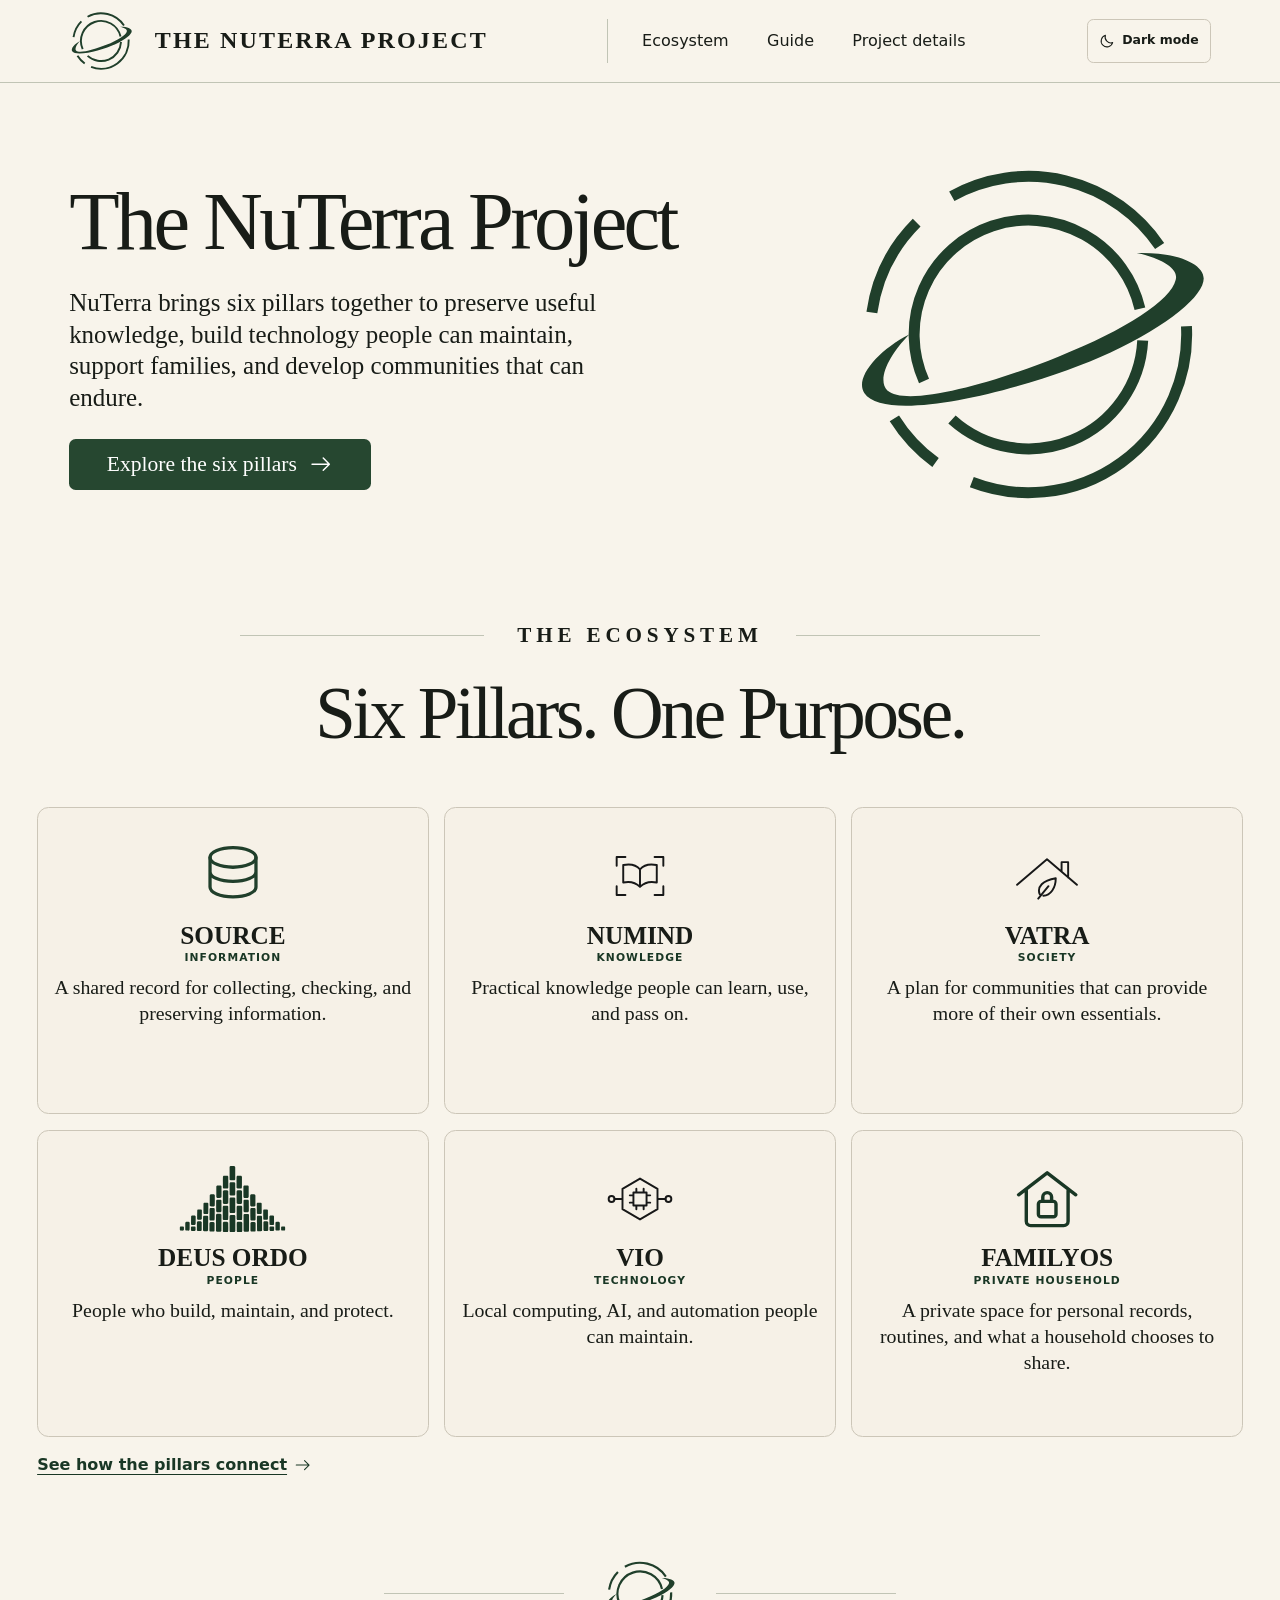
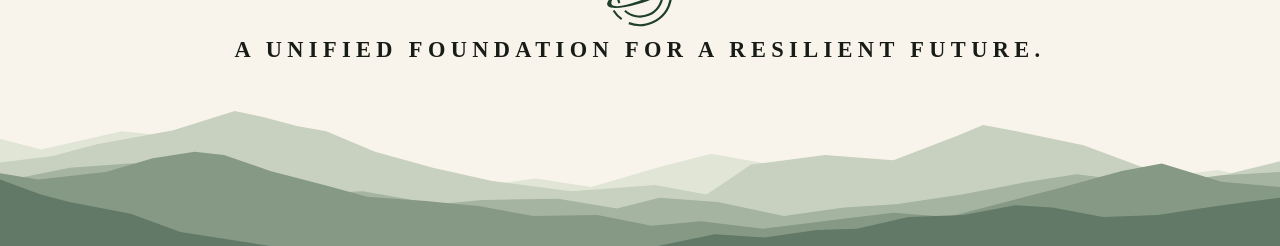
==== commit 911069e6: "Publish coordinated NuTerra and pillar guides" ====
--- a/docs/index.html
+++ b/docs/index.html
@@ -34,10 +34,9 @@
         <span>The NuTerra Project</span>
       </a>
       <nav class="site-nav" aria-label="Main navigation">
-        <a href="./project.html#vision">Vision</a>
         <a href="./#ecosystem">Ecosystem</a>
-        <a href="./project.html#roadmap">Roadmap</a>
-        <a href="./project.html#participate">Participate</a>
+        <a href="./guide.html">Guide</a>
+        <a href="./project.html#vision">Project details</a>
       </nav>
       <button class="theme-toggle" data-theme-toggle type="button" hidden>
           <svg class="theme-sun" viewBox="0 0 24 24" aria-hidden="true"><circle cx="12" cy="12" r="4"/><path d="M12 2v2m0 16v2M2 12h2m16 0h2M4.93 4.93l1.41 1.41m11.32 11.32 1.41 1.41m0-14.14-1.41 1.41M6.34 17.66l-1.41 1.41"/></svg>
@@ -110,11 +109,6 @@
       </ul>
       <a class="text-link ecosystem-overview" href="./ecosystem.html">See how the pillars connect <svg viewBox="0 0 24 24" aria-hidden="true"><path d="M3 12h17m-6-6 6 6-6 6"/></svg></a>
     </section>
-    <section class="wrap home-project" aria-labelledby="home-project-title">
-      <h2 id="home-project-title">Start with one handoff</h2>
-      <p>Can someone use a guide when the internet is down and its author is unavailable? Try the offline handoff checklist and see what each pillar contributes.</p>
-      <a class="text-link" href="./project.html#project">See the handoff project <svg viewBox="0 0 24 24" aria-hidden="true"><path d="M3 12h17m-6-6 6 6-6 6"/></svg></a>
-    </section>
   </main>
   <footer class="site-footer">
     <div class="footer-symbol"><img src="./assets/nuterra-forest.svg" width="300" height="300" alt=""></div>
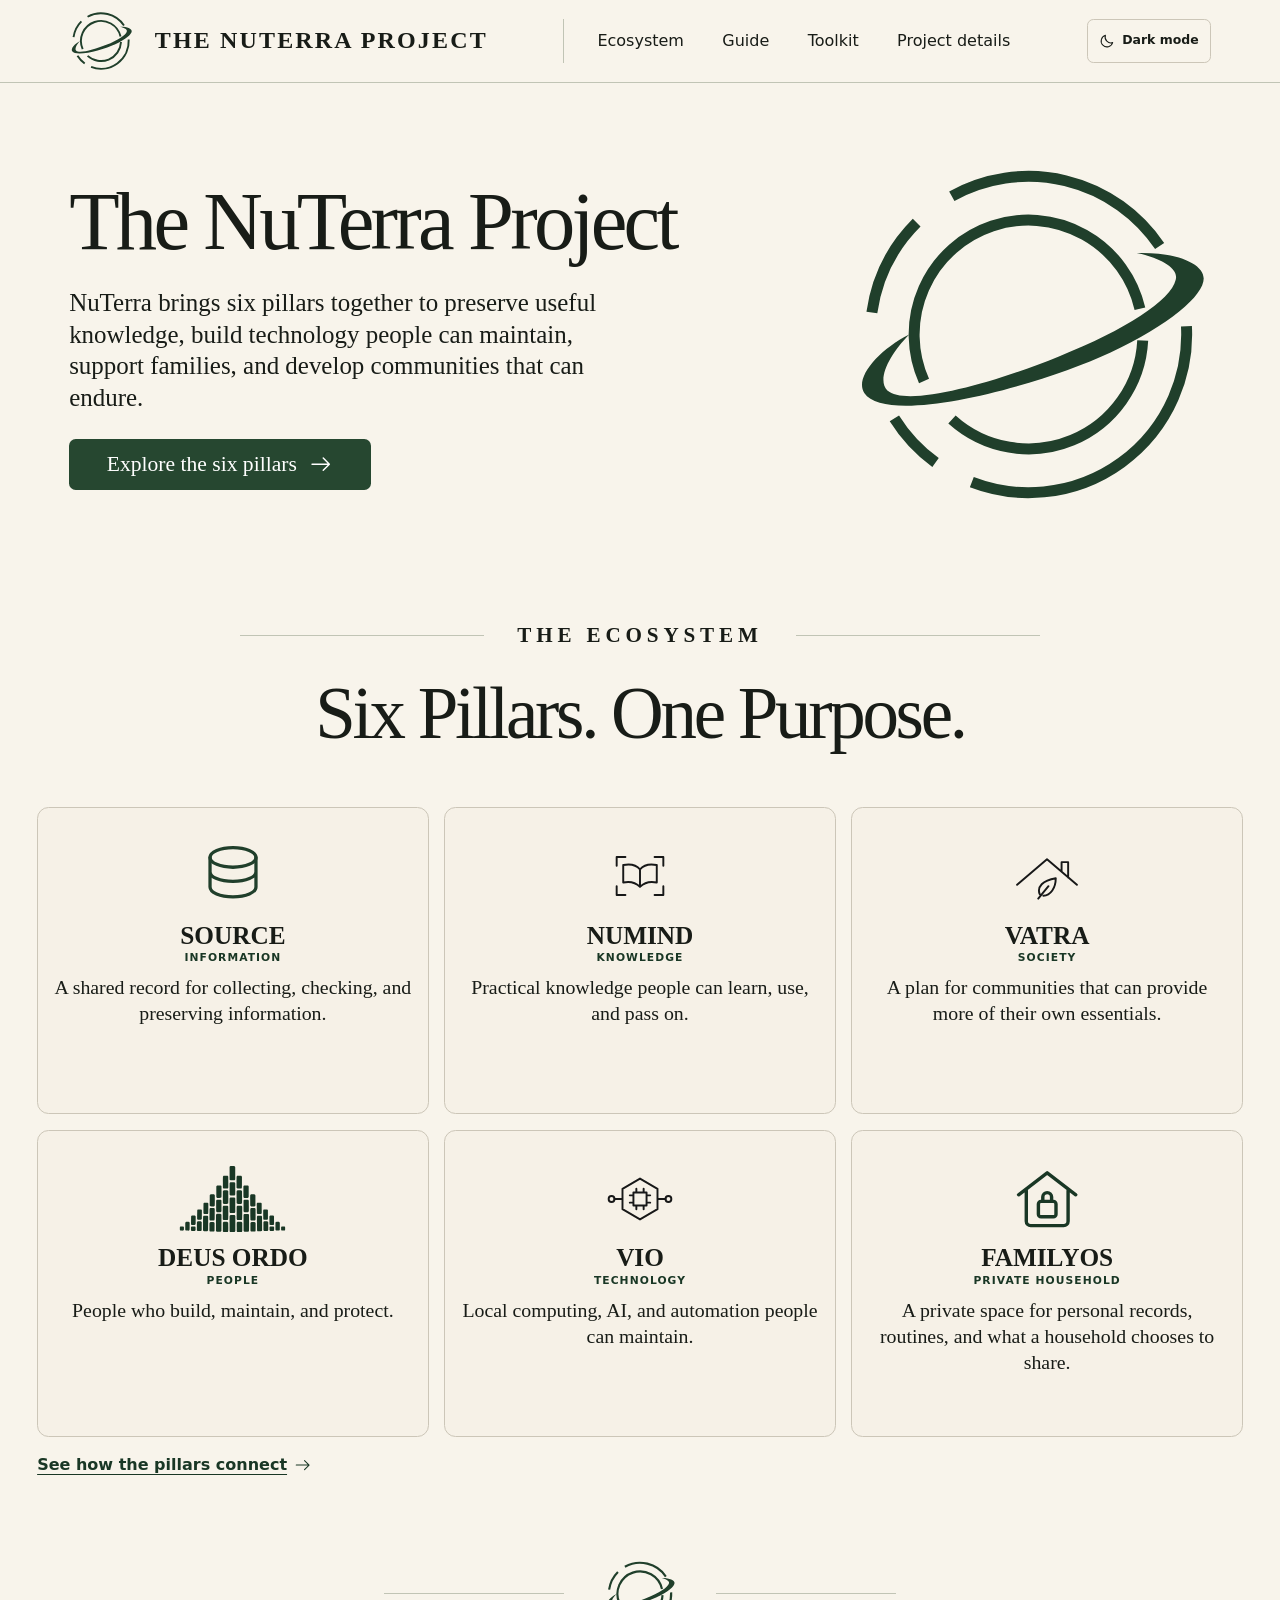
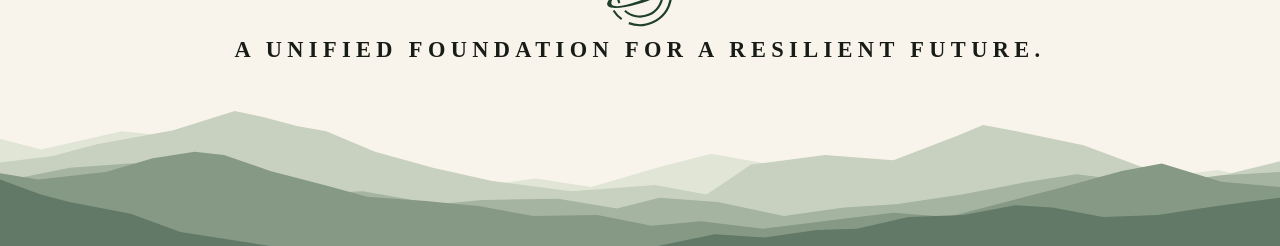
==== commit 38f535b8: "Publish a downloadable resilience toolkit" ====
--- a/docs/index.html
+++ b/docs/index.html
@@ -36,6 +36,7 @@
       <nav class="site-nav" aria-label="Main navigation">
         <a href="./#ecosystem">Ecosystem</a>
         <a href="./guide.html">Guide</a>
+        <a href="./resources.html">Toolkit</a>
         <a href="./project.html#vision">Project details</a>
       </nav>
       <button class="theme-toggle" data-theme-toggle type="button" hidden>
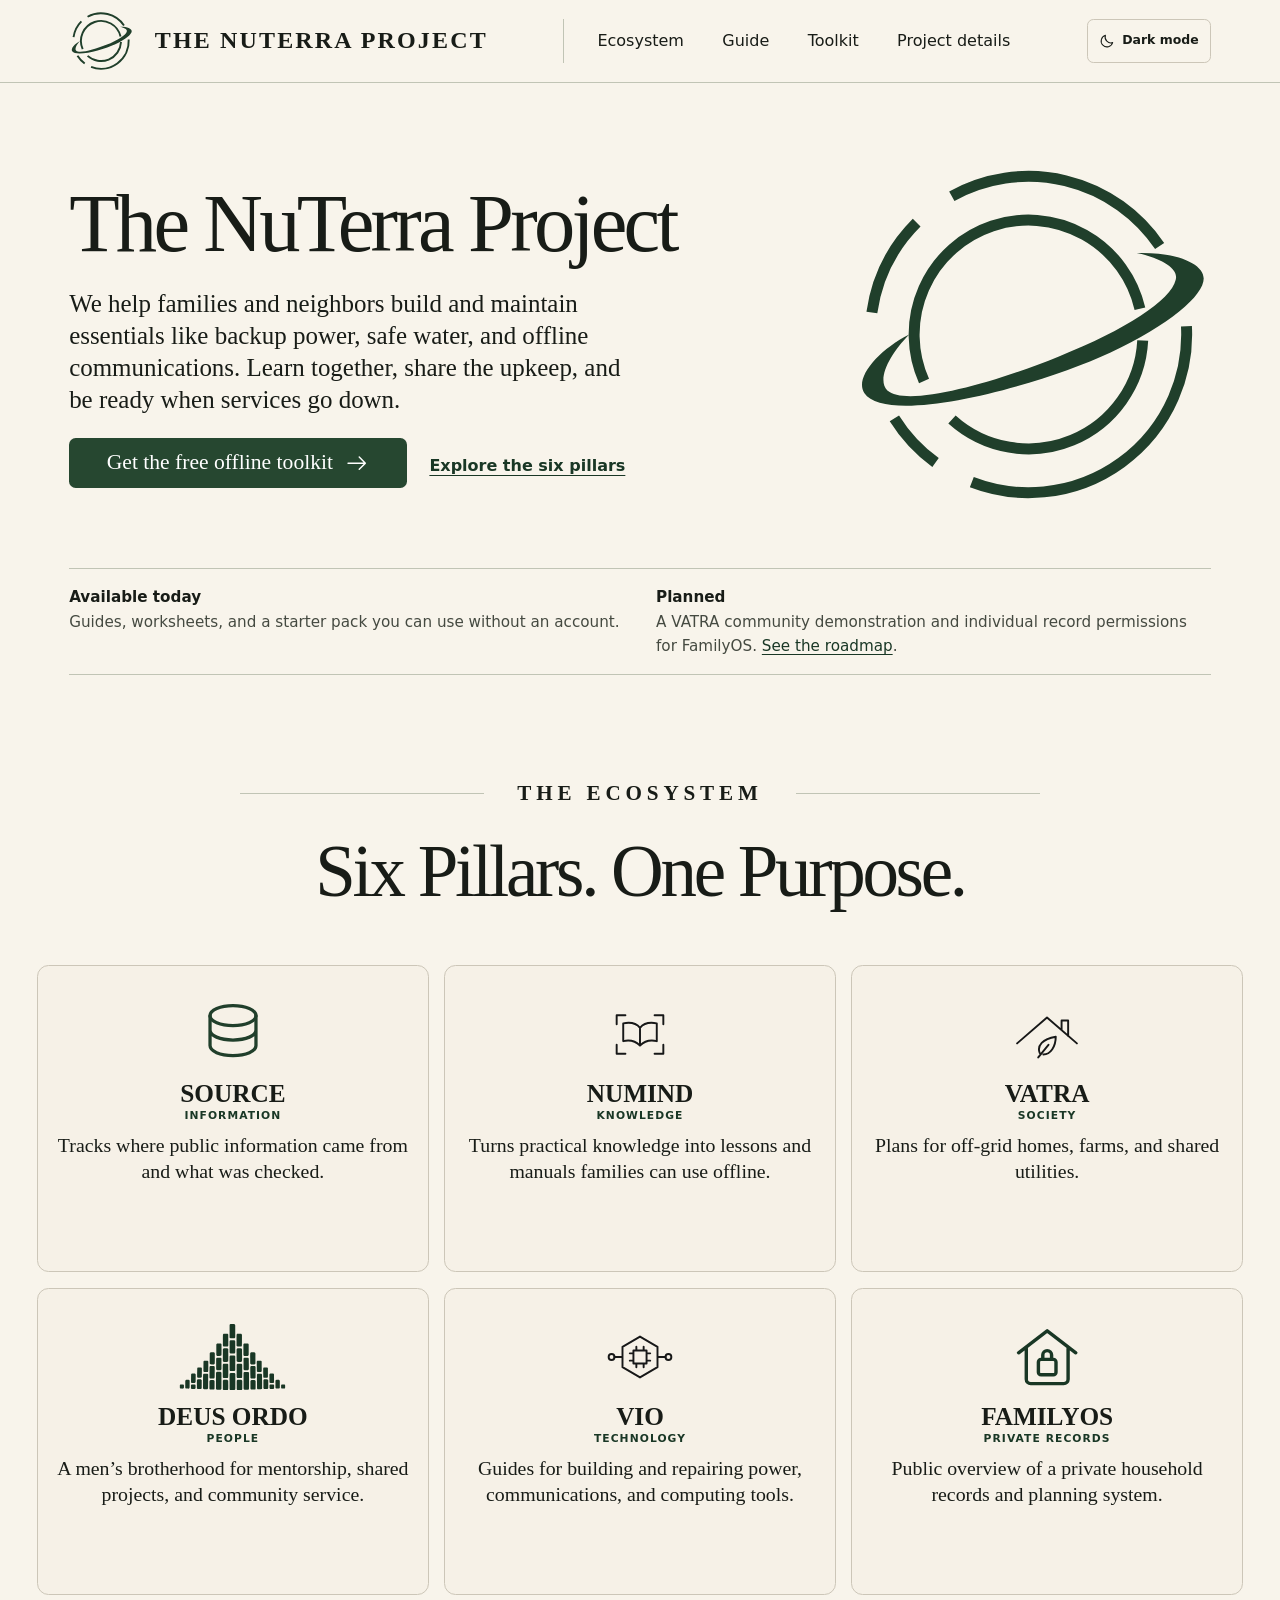
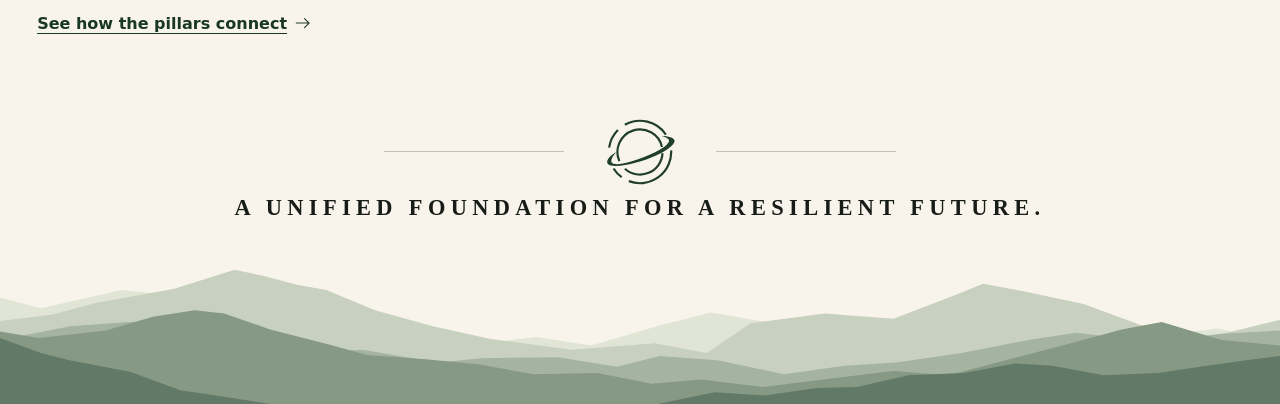
==== commit f1d74389: "Put practical starting points first" ====
--- a/docs/index.html
+++ b/docs/index.html
@@ -4,7 +4,7 @@
   <meta charset="utf-8">
   <meta name="viewport" content="width=device-width, initial-scale=1">
   <title>The NuTerra Project</title>
-  <meta name="description" content="Meet the six pillars working to preserve knowledge, develop practical technology, support families, and build resilient communities.">
+  <meta name="description" content="Free guides for families and neighbors to build, maintain, and share practical systems for power, water, and communications.">
   <meta name="theme-color" content="#f8f4eb">
   <link rel="canonical" href="https://deusordo.github.io/NuTerra/">
   <link rel="icon" href="./assets/favicon.svg" type="image/svg+xml">
@@ -12,7 +12,7 @@
   <meta property="og:type" content="website">
   <meta property="og:site_name" content="The NuTerra Project">
   <meta property="og:title" content="The NuTerra Project">
-  <meta property="og:description" content="Meet the six pillars working to preserve knowledge, develop practical technology, support families, and build resilient communities.">
+  <meta property="og:description" content="Free guides for families and neighbors to build, maintain, and share practical systems for power, water, and communications.">
   <meta property="og:url" content="https://deusordo.github.io/NuTerra/">
   <meta property="og:image" content="https://deusordo.github.io/NuTerra/assets/social.png">
   <meta property="og:image:width" content="1200">
@@ -20,10 +20,10 @@
   <meta property="og:image:alt" content="The NuTerra Project with the forest green orbital planet mark">
   <meta name="twitter:card" content="summary_large_image">
   <meta name="twitter:title" content="The NuTerra Project">
-  <meta name="twitter:description" content="Meet the six pillars working to preserve knowledge, develop practical technology, support families, and build resilient communities.">
+  <meta name="twitter:description" content="Free guides for families and neighbors to build, maintain, and share practical systems for power, water, and communications.">
   <meta name="twitter:image" content="https://deusordo.github.io/NuTerra/assets/social.png">
   <script src="./theme.js"></script>
-  <link rel="stylesheet" href="./styles.css?v=20261123sixpillars">
+  <link rel="stylesheet" href="./styles.css?v=20261124firstvisit">
 </head>
 <body>
   <a class="skip" href="#content">Skip to content</a>
@@ -50,10 +50,17 @@
     <section class="wrap hero" aria-labelledby="hero-title">
       <div>
         <h1 id="hero-title">The NuTerra Project</h1>
-        <p>NuTerra brings six pillars together to preserve useful knowledge, build technology people can maintain, support families, and develop communities that can endure.</p>
-        <a class="button" href="#ecosystem">Explore the six pillars <svg viewBox="0 0 24 24" aria-hidden="true"><path d="M3 12h17m-6-6 6 6-6 6"/></svg></a>
+        <p>We help families and neighbors build and maintain essentials like backup power, safe water, and offline communications. Learn together, share the upkeep, and be ready when services go down.</p>
+        <div class="hero-actions">
+          <a class="button" href="./resources.html">Get the free offline toolkit <svg viewBox="0 0 24 24" aria-hidden="true"><path d="M3 12h17m-6-6 6 6-6 6"/></svg></a>
+          <a class="text-link" href="#ecosystem">Explore the six pillars</a>
+        </div>
       </div>
       <img class="hero-mark" src="./assets/nuterra-forest.svg" alt="" width="300" height="300">
+    </section>
+    <section class="wrap project-status" aria-label="Project status">
+      <p><strong>Available today</strong> Guides, worksheets, and a starter pack you can use without an account.</p>
+      <p><strong>Planned</strong> A VATRA community demonstration and individual record permissions for FamilyOS. <a href="./project.html#roadmap">See the roadmap</a>.</p>
     </section>
     <section class="ecosystem" id="ecosystem" aria-labelledby="ecosystem-title">
       <p class="eyeline">The Ecosystem</p>
@@ -64,7 +71,7 @@
             <img src="./assets/source.svg" width="64" height="64" alt="">
             <h3>SOURCE</h3>
             <span class="pillar-type">Information</span>
-            <p>A shared record for collecting, checking, and preserving information.</p>
+            <p>Tracks where public information came from and what was checked.</p>
           </a>
         </li>
         <li>
@@ -72,7 +79,7 @@
             <img src="./assets/numind.svg" width="64" height="64" alt="">
             <h3>NuMind</h3>
             <span class="pillar-type">Knowledge</span>
-            <p>Practical knowledge people can learn, use, and pass on.</p>
+            <p>Turns practical knowledge into lessons and manuals families can use offline.</p>
           </a>
         </li>
         <li>
@@ -80,7 +87,7 @@
             <img src="./assets/vatra.svg" width="64" height="64" alt="">
             <h3>VATRA</h3>
             <span class="pillar-type">Society</span>
-            <p>A plan for communities that can provide more of their own essentials.</p>
+            <p>Plans for off-grid homes, farms, and shared utilities.</p>
           </a>
         </li>
         <li>
@@ -88,7 +95,7 @@
             <span class="ordo" aria-hidden="true"></span>
             <h3>DEUS ORDO</h3>
             <span class="pillar-type">People</span>
-            <p>People who build, maintain, and protect.</p>
+            <p>A men’s brotherhood for mentorship, shared projects, and community service.</p>
           </a>
         </li>
         <li>
@@ -96,15 +103,15 @@
             <img src="./assets/vio.svg" width="64" height="64" alt="">
             <h3>VIO</h3>
             <span class="pillar-type">Technology</span>
-            <p>Local computing, AI, and automation people can maintain.</p>
+            <p>Guides for building and repairing power, communications, and computing tools.</p>
           </a>
         </li>
         <li id="familyos">
           <a class="pillar" href="./ecosystem.html#familyos">
             <svg class="familyos-icon" viewBox="0 0 32 32" aria-hidden="true"><path d="m3 14 13-10 13 10M6.5 12v14a2 2 0 0 0 2 2h15a2 2 0 0 0 2-2V12"/><rect x="12" y="17" width="8" height="7" rx="1.2"/><path d="M14 17v-2a2 2 0 0 1 4 0v2"/></svg>
             <h3>FamilyOS</h3>
-            <span class="pillar-type">Private household</span>
-            <p>A private space for personal records, routines, and what a household chooses to share.</p>
+            <span class="pillar-type">Private records</span>
+            <p>Public overview of a private household records and planning system.</p>
           </a>
         </li>
       </ul>
--- a/docs/styles.css
+++ b/docs/styles.css
@@ -45,6 +45,11 @@
 .hero-mark { width: min(100%, 25.5rem); margin-inline: auto; }
 .button { display: inline-flex; align-items: center; justify-content: center; gap: .75rem; min-height: 3.15rem; margin-top: 1.55rem; padding: .65rem clamp(.95rem, 3.55vw, 2.35rem); border-radius: .42rem; background: var(--forest); color: white; font: clamp(1rem, 2.2vw, 1.35rem)/1.25 var(--serif); text-decoration: none; }
 .button:hover { background: var(--forest-deep); }
+.hero-actions { display: flex; align-items: center; flex-wrap: wrap; gap: .2rem 1.4rem; margin-top: 1.35rem; }
+.hero-actions .button { margin-top: 0; }
+.hero-actions .text-link { display: inline-flex; align-items: center; min-height: 2.75rem; }
+.project-status { display: grid; grid-template-columns: 1fr 1fr; gap: .65rem 2rem; margin-block-start: clamp(1.5rem, 4vw, 3.3rem); padding-block: 1rem; border-block: 1px solid var(--line); font-size: .95rem; color: var(--muted); }
+.project-status strong { display: block; color: var(--ink); }
 .button svg, .text-link svg { width: 1.13em; height: 1.13em; flex: none; fill: none; stroke: currentColor; stroke-width: 1.45; stroke-linecap: round; stroke-linejoin: round; }
 
 .ecosystem { width: min(calc(100% - clamp(2rem, 5.8vw, 6rem)), 80rem); margin: clamp(4.1rem, 8.3vw, 8rem) auto 0; }
@@ -113,8 +118,9 @@
   .header-inner { flex-wrap: wrap; justify-content: flex-start; padding-top: .65rem; }
   .brand span { font-size: 1rem; }
   .site-nav { border: 0; padding: 0; width: 100%; justify-content: space-between; gap: .35rem; }
-  .hero { grid-template-columns: minmax(0, 1fr); gap: 1.9rem; padding-top: 2.35rem; }
-  .hero-mark { width: min(57%, 14.2rem); margin-inline: auto; }
+  .hero { grid-template-columns: minmax(0, 1fr); padding-top: 2rem; }
+  .hero-mark { display: none; }
+  .project-status { grid-template-columns: 1fr; }
   .ecosystem { margin-top: 2.75rem; }
   .pillars { grid-template-columns: repeat(2, minmax(0, 1fr)); }
   .pillar { min-height: 11.5rem; }
